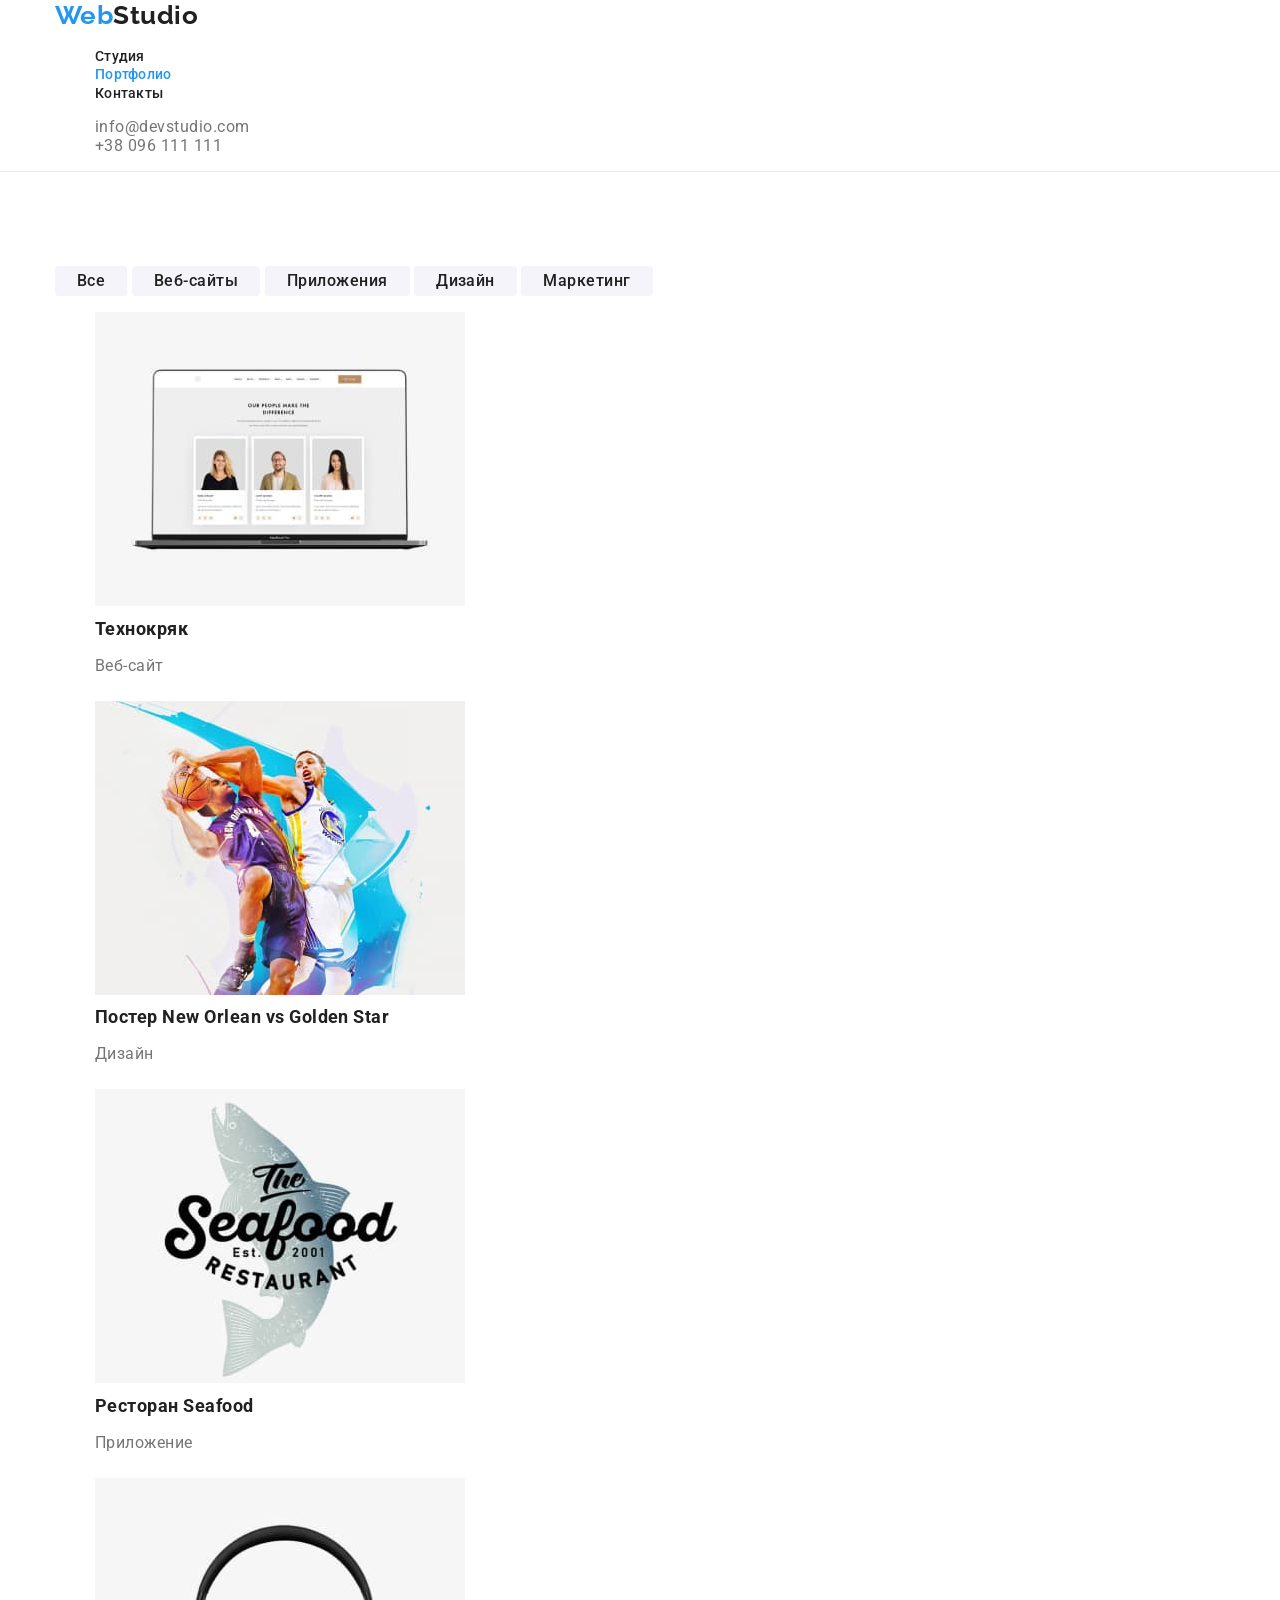
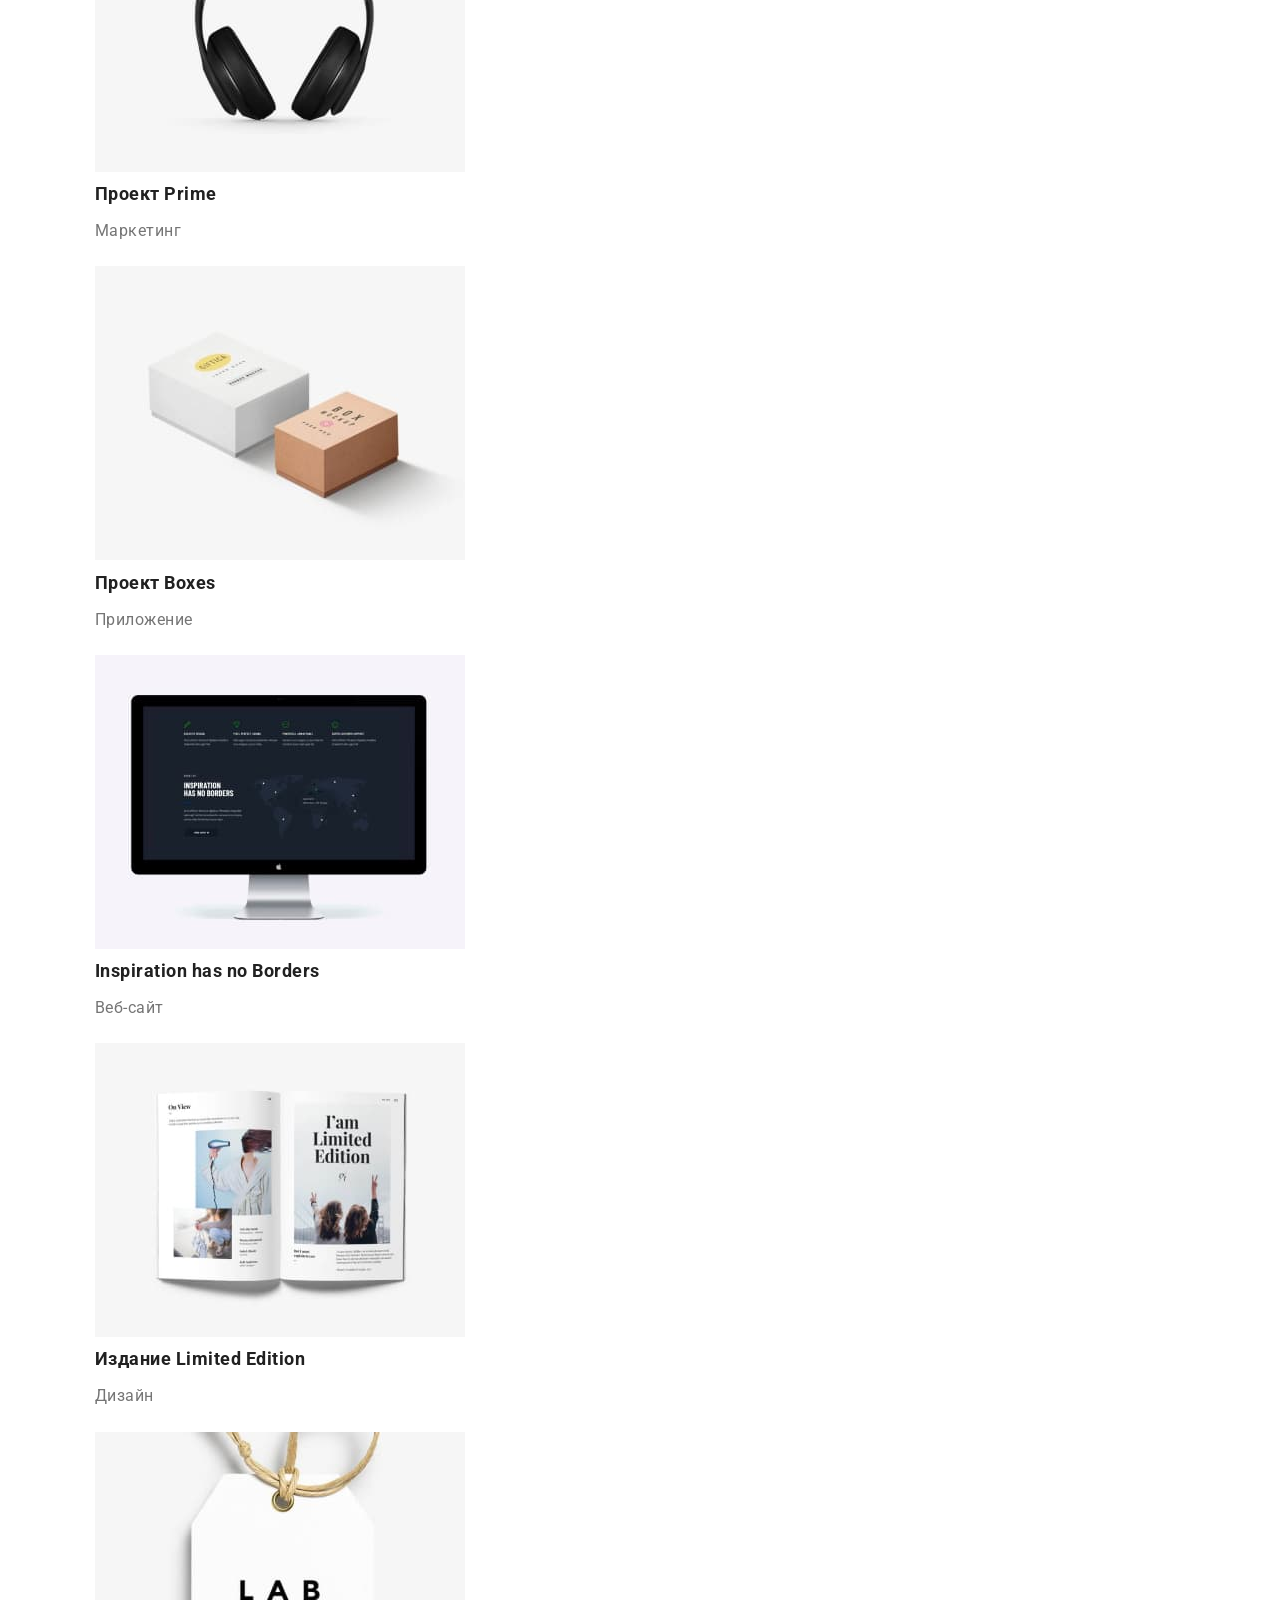
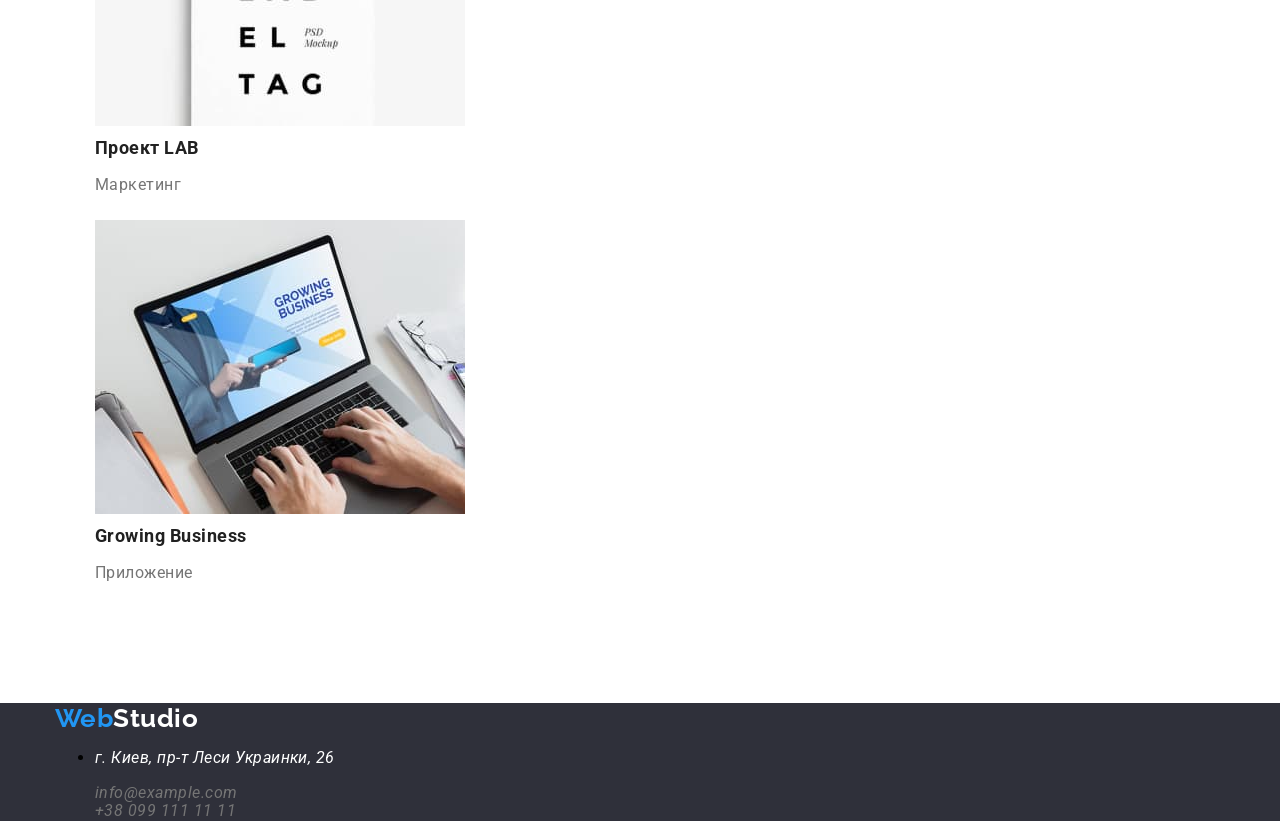
==== portfolio.html @ 422f41a4 "added class section" ====
<!DOCTYPE html>
<html lang="ru">
<head>
    <meta charset="UTF-8">
    <meta http-equiv="X-UA-Compatible" content="IE=edge">
    <meta name="viewport" content="width=device-width, initial-scale=1.0">
    <title>Portfolio</title>
    <link rel="preconnect" href="https://fonts.gstatic.com">
    <link href="https://fonts.googleapis.com/css2?family=Raleway:wght@700&family=Roboto:wght@400;500;700;900&display=swap"
        rel="stylesheet">
    <link rel="stylesheet" href="https://cdnjs.cloudflare.com/ajax/libs/modern-normalize/1.1.0/modern-normalize.min.css">
    <link rel="stylesheet" href="./css/styles.css">
</head> 
<body>
    <header class="page-header">
        <div class="container">         
            <!-- Logo is text -->
            <nav>
                <a href="index.html" class="logo">Web<span class="logo-part">Studio</span></a>
                <ul class="site-nav list">    
                    <li><a href="index.html" class="link">Студия</a></li>
                    <li><a href="portfolio.html" class="link current">Портфолио</a></li>
                    <li><a href="" class="link">Контакты</a></li>
                </ul>
            </nav>
        
            <ul class="contacts-nav list">
                <li><a href="mail:info@devstudio.com">info@devstudio.com</a></li>
                <li><a href="tel:+38096111111">+38 096 111 111</a></li>
            </ul>
        </div>
    </header>

   

    <section class="section">
        <div class="container">
           
            <div>
                <a href="" class="btn-link" >Все</a>
                <a href="" class="btn-link" >Веб-сайты</a>
                <a href="" class="btn-link" >Приложения</a>
                <a href="" class="btn-link" >Дизайн</a>
                <a href="" class="btn-link" >Маркетинг</a>
           </div>
           
            <ul class="products list">
                <li>
                    <img src="./images/portfolio-img-1.jpg" alt="portfolio-img-1" width="370" />
                    <h3 class="title">Технокряк</h3>
                    <p class="product-type">Веб-сайт</p>
                </li>
                <li>
                    <img src="./images/portfolio-img-2.jpg" alt="portfolio-img-2" width="370">
                    <h3 class="title">Постер New Orlean vs Golden Star</h3>
                    <p class="product-type">Дизайн</p>
                </li>
                <li>
                    <img src="./images/portfolio-img-3.jpg" alt="portfolio-img-3" width="370">
                    <h3 class="title">Ресторан Seafood</h3>
                    <p class="product-type">Приложение</p>
                </li>
                <li>
                    <img src="./images/portfolio-img-4.jpg" alt="portfolio-img-4" width="370" />
                    <h3 class="title">Проект Prime</h3>
                    <p class="product-type">Маркетинг</p>
                </li>
                <li>
                    <img src="./images/portfolio-img-5.jpg" alt="portfolio-img-5" width="370">
                    <h3 class="title">Проект Boxes</h3>
                    <p class="product-type">Приложение</p>
                </li>
                <li>
                    <img src="./images/portfolio-img-6.jpg" alt="portfolio-img-6" width="370">
                    <h3 class="title">Inspiration has no Borders</h3>
                    <p class="product-type">Веб-сайт</p>
                </li>
                <li>
                    <img src="./images/portfolio-img-7.jpg" alt="portfolio-img-7" width="370">
                    <h3 class="title">Издание Limited Edition</h3>
                    <p class="product-type">Дизайн</p>
                </li>
                <li>
                    <img src="./images/portfolio-img-8.jpg" alt="portfolio-img-8" width="370">
                    <h3 class="title">Проект LAB</h3>
                    <p class="product-type">Маркетинг</p>
                </li>
                <li>
                    <img src="./images/portfolio-img-9.jpg" alt="portfolio-img-9" width="370">
                    <h3 class="title">Growing Business</h3>
                    <p class="product-type">Приложение</p>
                </li>
            </ul>
        </div>
    </section>
    
    <footer class="page-footer">
        <div class="container">
            <a href="index.html" class="logo">Web<span class="footer-logo-part">Studio</span></a>
            <address> 
                <ul>
                    <li>
                        <p class="address">г. Киев, пр-т Леси Украинки, 26</p>
                    </li>
                    <li class="contacts-nav list">
                        <a href="mail:info@example.com">info@example.com</a>
                    </li>
                    <li class="contacts-nav list">
                        <a href="tel:+380991111111">+38 099 111 11 11</a>
                    </li>
                </ul>
            </address>
        </div>
    </footer>
    
</body>
</html>
---- css/styles.css ----
/* primary text color #757575 */
/* secondary text color #212121 */
/* text color contacts footer rgba(255, 255, 255, 0.6) */
/* accent text color #2196F3 */
/* white color #FFFFFF */
/* main background color #FFFFFF */
/* secondary background color #F5F4FA */
/* footer bbackgroung color #2F303A */

:root {
  --primary-text-color: #757575;
  --secondary-text-color: #212121;
  --accent-color: #2196f3;
  --primary-white-color: #ffffff;
  --secondary-bg-color: #f5f4fa;
  --footer-contacts-color: rgba(255, 255, 255, 0.6);
  --footer-bg-color: #2f303a;
}

body {
  font-family: Roboto, sans-serif;
  background-color: #ffffff;
  letter-spacing: 0.03em;
}

.container {
  width: 1200px;
  margin-left: auto;
  margin-right: auto;
  padding-left: 15px;
  padding-right: 15px;
}

.section {
  margin-top: 0px;
  margin-bottom: 0px;
  padding-top: 94px;
  padding-bottom: 94px;
}

.section-title {
  color: var(--secondary-text-color);
  font-weight: 700;
  font-size: 36px;
  line-height: 1.17;
  text-align: center;
  margin-top: 0px;
  margin-bottom: 50px;
}
.section-list.list {
  margin-top: 0px;
  margin-bottom: 0px;
}
.list {
  list-style: none;
}

/* page header */
.page-header {
  border-bottom: 1px solid#ECECEC;
}

.logo {
  color: var(--accent-color);
  font-family: Raleway, sans-serif;
  font-weight: 700;
  font-size: 26px;
  line-height: 1.19;
  text-decoration: none;
}
.logo-part {
  color: var(--secondary-text-color);
}
.footer-logo-part {
  color: var(--primary-white-color);
}

/* site nav */
.site-nav .link {
  color: var(--secondary-text-color);
  font-style: 500;
  font-size: 14px;
  line-height: 1.14;
  letter-spacing: 0.02em;
  font-weight: 500;
}
.site-nav a:hover,
.site-nav a:focus {
  color: var(--accent-color);
}
.site-nav .link.current {
  color: var(--accent-color);
}

/* .contacts-nav */
.contacts-nav a {
  color: var(--primary-text-color);
  text-decoration: none;
}
.contacts-nav a:hover,
.contacts-nav a:focus {
  color: var(--accent-color);
}

/* hero */
.hero {
  background-color: var(--footer-bg-color);
  text-align: center;
}
.hero-title {
  margin-top: 0px;
  margin-bottom: 30px;
  color: var(--primary-white-color);
  font-weight: 900;
  font-size: 44px;
  line-height: 1.36;
  letter-spacing: 0.06;
  text-transform: uppercase;
}
/* features */
.features-list.list {
  margin-top: 0px;
  margin-bottom: 0px;
}
.features-title {
  color: var(--secondary-text-color);
  font-weight: 700;
  font-size: 14px;
  line-height: 1.14;
  text-transform: uppercase;
  margin-top: 0px;
  margin-bottom: 10px;
}
.features-text {
  color: var(--primary-text-color);
  font-size: 14px;
  line-height: 1.71;
  margin-top: 0px;
  margin-bottom: 0px;
}

/* our team */
 /* background-color: var(--secondary-bg-color); */
}
.employee-name {
  color: var(--secondary-text-color);
  font-weight: 500;
  font-size: 16px;
  line-height: 1.19;
  margin-top: 0px;
  margin-bottom: 10px;
}
.employee-position {
  color: var(--primary-text-color);
  font-weight: 400;
  font-size: 16px;
  line-height: 1.19;
  margin-top: 0px;
  margin-bottom: 30px;
}

/* portfolio products */
.products .title {
  color: var(--secondary-text-color);
  font-weight: 700;
  font-size: 18px;
  line-height: 2;
  margin-top: 0px;
  margin-bottom: 4px;
}
.product-type {
  color: var(--primary-text-color);
  font-weight: 400;
  font-size: 16px;
  line-height: 1.88;
  margin-top: 0px;
  margin-bottom: 20px;
}

/* button */
.button {
  font-family: inherit;
  color: var(--secondary-text-color);
  background-color: var(--secondary-bg-color);
  cursor: pointer;
  font-weight: 500;
  font-size: 16px;
  line-height: 1.63;
  letter-spacing: 0.03;
}
.button.primary {
  color: var(--primary-white-color);
  background-color: var(--accent-color);
  border-radius: 4px;
  padding: 10px 32px;
  width: 200px;
  height: 50px;
}
.link {
  text-decoration: none;
}

.link.list {
  color: var(--primary-white-color);
  background-color: var(--accent-color);
}
.btn-link {
  display: inline-block;
  padding: 6px 22px;
  font-size: 16px;
  font-weight: 500;
  color: var(--secondary-text-color);
  background-color: var(--secondary-bg-color);
  text-decoration: none;
  cursor: pointer;
  border-radius: 4px;
}
.btn-link:hover,
.btn-link:focus {
  color: var(--primary-white-color);
  background-color: var(--accent-color);
}

/* footer */
.page-footer {
  background-color: var(--footer-bg-color);
}
.address {
  color: var(--primary-white-color);
  text-decoration: none;
}
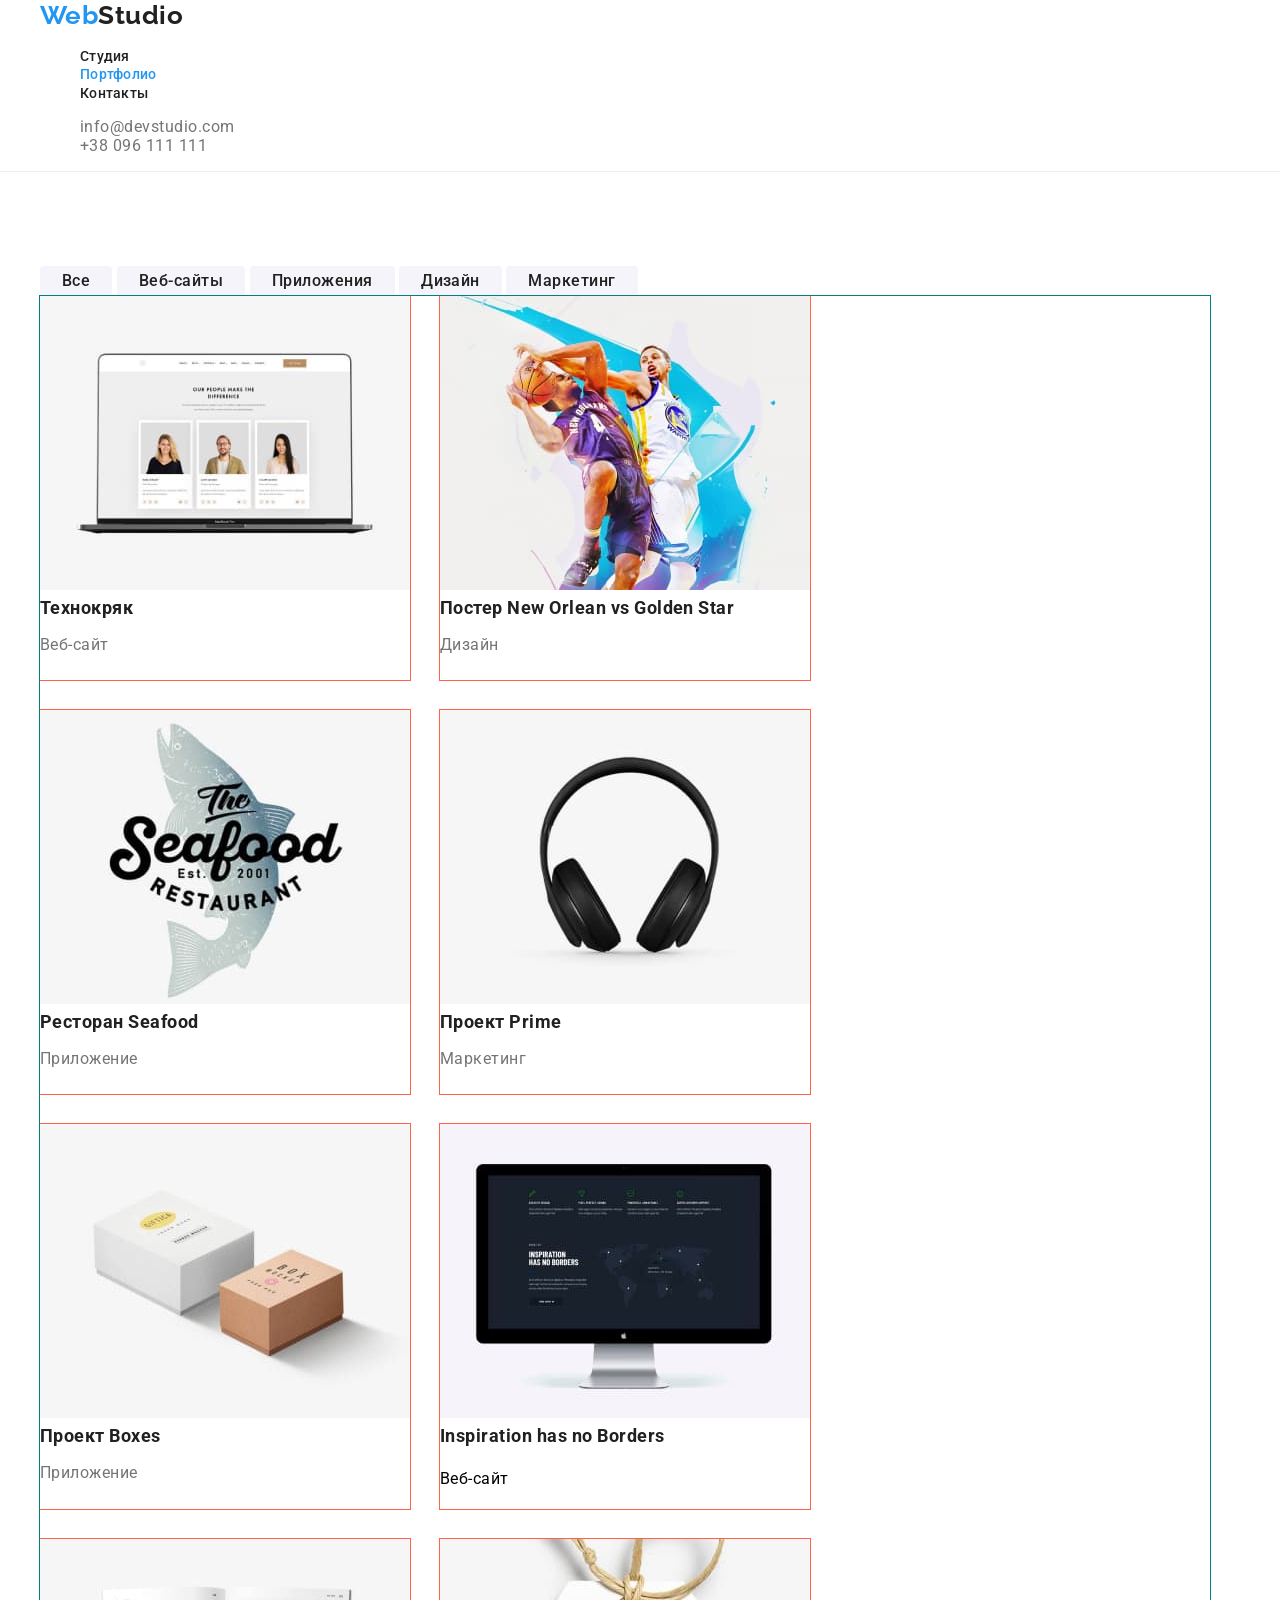
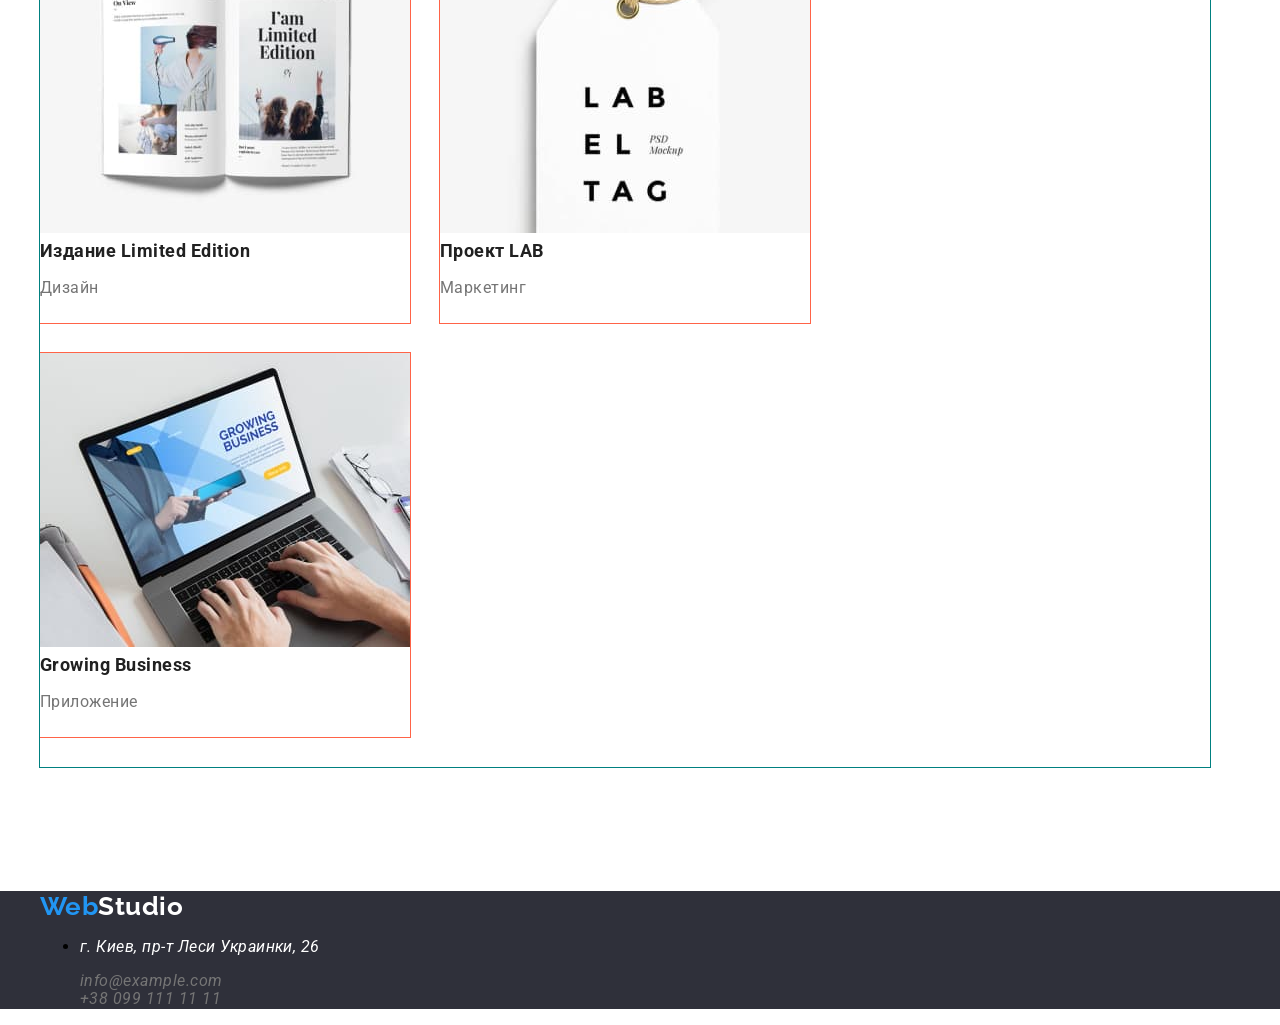
==== commit 0456a49d: "flexbox part1" ====
--- a/portfolio.html
+++ b/portfolio.html
@@ -44,53 +44,117 @@
                 <a href="" class="btn-link" >Маркетинг</a>
            </div>
            
-            <ul class="products list">
-                <li>
-                    <img src="./images/portfolio-img-1.jpg" alt="portfolio-img-1" width="370" />
-                    <h3 class="title">Технокряк</h3>
-                    <p class="product-type">Веб-сайт</p>
+        <div class="container">
+            <ul class="card-set list">
+                <li class="item">
+                    <article class="card">
+                        <div class="card-thumb">
+                            <img src="./images/portfolio-img-1.jpg" alt="portfolio-img-1" width="370" />
+                        </div>
+                        <div class="card-content">
+                            <h3 class="title">Технокряк</h3>
+                            <p class="item-type">Веб-сайт</p>
+                        </div>
+                    </article>
                 </li>
-                <li>
-                    <img src="./images/portfolio-img-2.jpg" alt="portfolio-img-2" width="370">
-                    <h3 class="title">Постер New Orlean vs Golden Star</h3>
-                    <p class="product-type">Дизайн</p>
+
+                <li class="item">
+                    <article class="card">
+                        <div class="card-thumb">
+                            <img src="./images/portfolio-img-2.jpg" alt="portfolio-img-2" width="370">
+                        </div>
+                        <div class="card-content">
+                            <h3 class="title">Постер New Orlean vs Golden Star</h3>
+                            <p class="item-type">Дизайн</p>
+                        </div>
+                    </article>
                 </li>
-                <li>
-                    <img src="./images/portfolio-img-3.jpg" alt="portfolio-img-3" width="370">
-                    <h3 class="title">Ресторан Seafood</h3>
-                    <p class="product-type">Приложение</p>
+
+                <li class="item">
+                    <article class="card">
+                        <div class="card-thumb">
+                            <img src="./images/portfolio-img-3.jpg" alt="portfolio-img-3" width="370">
+                        </div>
+                        <div class="card-content">
+                            <h3 class="title">Ресторан Seafood</h3>
+                            <p class="item-type">Приложение</p>
+                        </div>
+                    </article>
                 </li>
-                <li>
+
+                <li class="item">
+                    <article class="card">
+                        <div class="card-thumb">
                     <img src="./images/portfolio-img-4.jpg" alt="portfolio-img-4" width="370" />
-                    <h3 class="title">Проект Prime</h3>
-                    <p class="product-type">Маркетинг</p>
+                        </div>
+                        <div class="card-content">
+                            <h3 class="title">Проект Prime</h3>
+                            <p class="item-type">Маркетинг</p>
+                        </div>
+                    </article>
                 </li>
-                <li>
-                    <img src="./images/portfolio-img-5.jpg" alt="portfolio-img-5" width="370">
-                    <h3 class="title">Проект Boxes</h3>
-                    <p class="product-type">Приложение</p>
+
+                <li class="item">
+                    <article class="card">
+                        <div class="card-thumb">
+                            <img src="./images/portfolio-img-5.jpg" alt="portfolio-img-5" width="370">
+                        </div>
+                        <div class="card-content">
+                            <h3 class="title">Проект Boxes</h3>
+                            <p class="item-type">Приложение</p>
+                        </div>
+                    </article>
                 </li>
-                <li>
-                    <img src="./images/portfolio-img-6.jpg" alt="portfolio-img-6" width="370">
-                    <h3 class="title">Inspiration has no Borders</h3>
-                    <p class="product-type">Веб-сайт</p>
+
+                <li class="item">
+                    <article class="card">
+                        <div class="card-thumb">
+                            <img src="./images/portfolio-img-6.jpg" alt="portfolio-img-6" width="370">
+                        </div>
+                        <div class="card-content">
+                            <h3 class="title">Inspiration has no Borders</h3>
+                            <p class="itemt-type">Веб-сайт</p>
+                        </div>
+                    </article>
                 </li>
-                <li>
-                    <img src="./images/portfolio-img-7.jpg" alt="portfolio-img-7" width="370">
-                    <h3 class="title">Издание Limited Edition</h3>
-                    <p class="product-type">Дизайн</p>
+
+                <li class="item">
+                    <article class="card">
+                        <div class="card-thumb">
+                            <img src="./images/portfolio-img-7.jpg" alt="portfolio-img-7" width="370">
+                        </div>
+                        <div class="card-content">
+                            <h3 class="title">Издание Limited Edition</h3>
+                            <p class="item-type">Дизайн</p>
+                        </div>
+                    </article>
                 </li>
-                <li>
-                    <img src="./images/portfolio-img-8.jpg" alt="portfolio-img-8" width="370">
-                    <h3 class="title">Проект LAB</h3>
-                    <p class="product-type">Маркетинг</p>
+
+                <li class="item">
+                    <article class="card">
+                        <div class="card-thumb">
+                            <img src="./images/portfolio-img-8.jpg" alt="portfolio-img-8" width="370">
+                        </div>
+                        <div class="card-content">
+                            <h3 class="title">Проект LAB</h3>
+                            <p class="item-type">Маркетинг</p>
+                        </div>
+                    </article>
                 </li>
-                <li>
-                    <img src="./images/portfolio-img-9.jpg" alt="portfolio-img-9" width="370">
-                    <h3 class="title">Growing Business</h3>
-                    <p class="product-type">Приложение</p>
+
+                <li class="item">
+                    <article class="card">
+                        <div class="card-thumb">
+                            <img src="./images/portfolio-img-9.jpg" alt="portfolio-img-9" width="370">
+                        </div>
+                        <div class="card-content">
+                            <h3 class="title">Growing Business</h3>
+                            <p class="item-type">Приложение</p>
+                        </div>
+                    </article>
                 </li>
             </ul>
+        </div>
         </div>
     </section>
     
--- a/css/styles.css
+++ b/css/styles.css
@@ -27,8 +27,9 @@
   width: 1200px;
   margin-left: auto;
   margin-right: auto;
-  padding-left: 15px;
-  padding-right: 15px;
+  /* padding-left: 15px; */
+  /* padding-right: 15px; */
+
 }
 
 .section {
@@ -55,6 +56,11 @@
   list-style: none;
 }
 
+img {
+  display: block;
+  max-width: 100%;
+  height: auto;
+}
 /* page header */
 .page-header {
   border-bottom: 1px solid#ECECEC;
@@ -160,7 +166,25 @@
 }
 
 /* portfolio products */
-.products .title {
+.card-set {
+  outline: 1px solid teal;
+  padding: 0;
+  margin: 0;
+
+  display: flex;
+  flex-wrap: wrap;
+
+  margin-right: 30px;
+  margin-bottom: 30px;
+}
+.card-set> .item {
+  outline: 1px solid tomato;
+  flex-basis: calc(100%/3-30px);
+  margin-right: 30px;
+  margin-bottom: 30px;
+}
+
+.item .title {
   color: var(--secondary-text-color);
   font-weight: 700;
   font-size: 18px;
@@ -168,7 +192,7 @@
   margin-top: 0px;
   margin-bottom: 4px;
 }
-.product-type {
+.item-type {
   color: var(--primary-text-color);
   font-weight: 400;
   font-size: 16px;
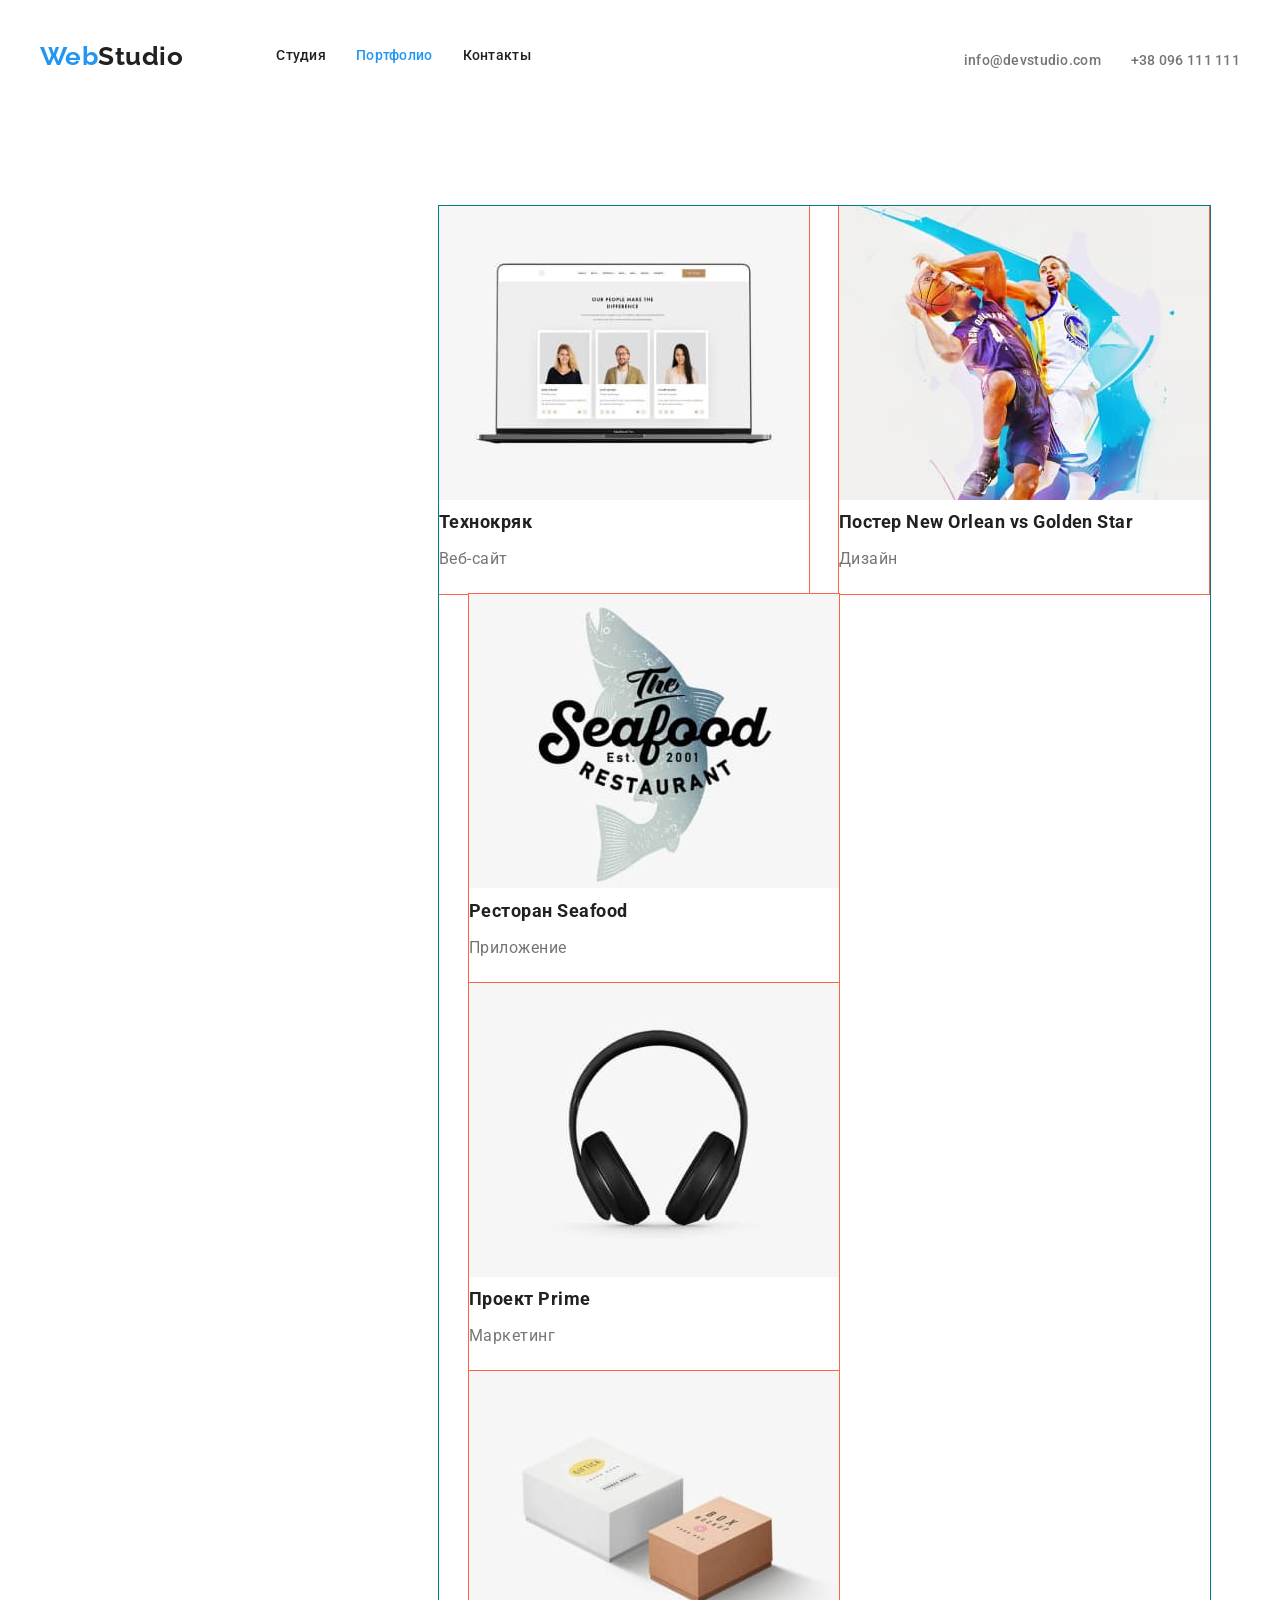
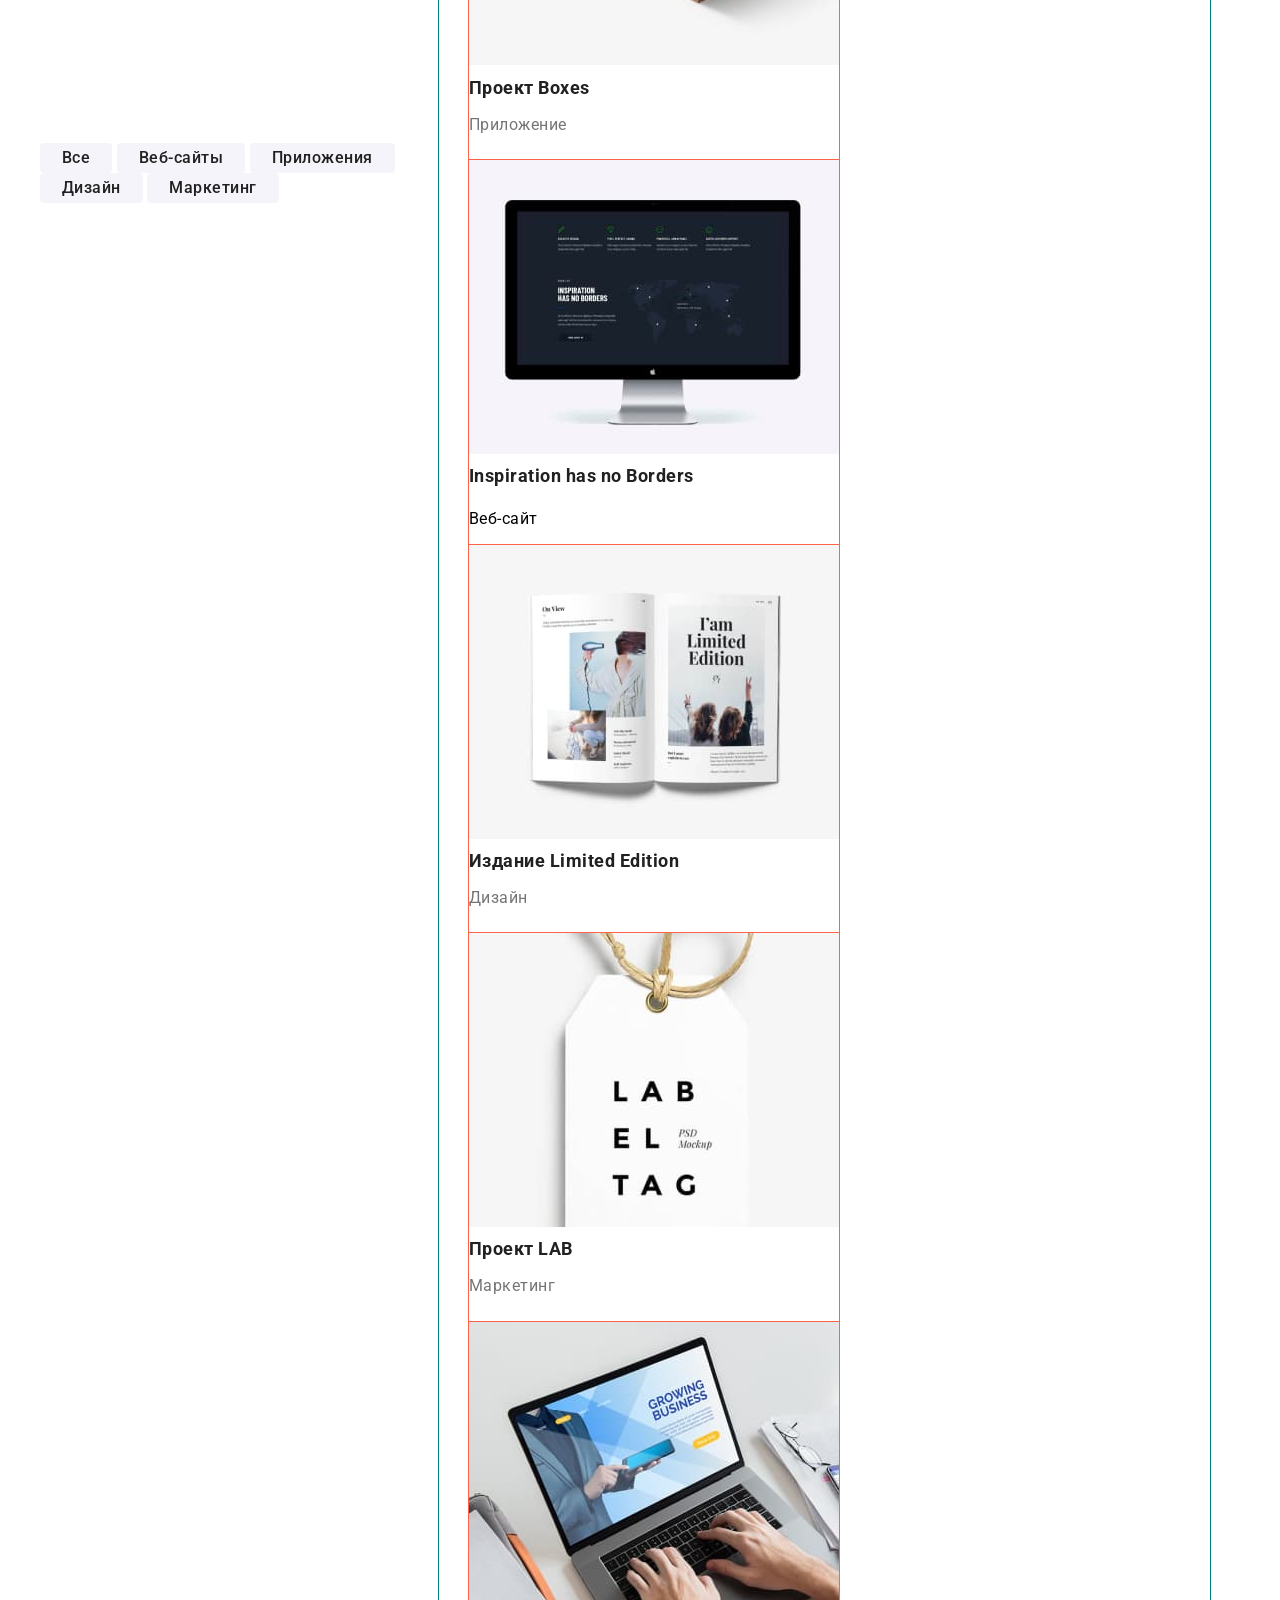
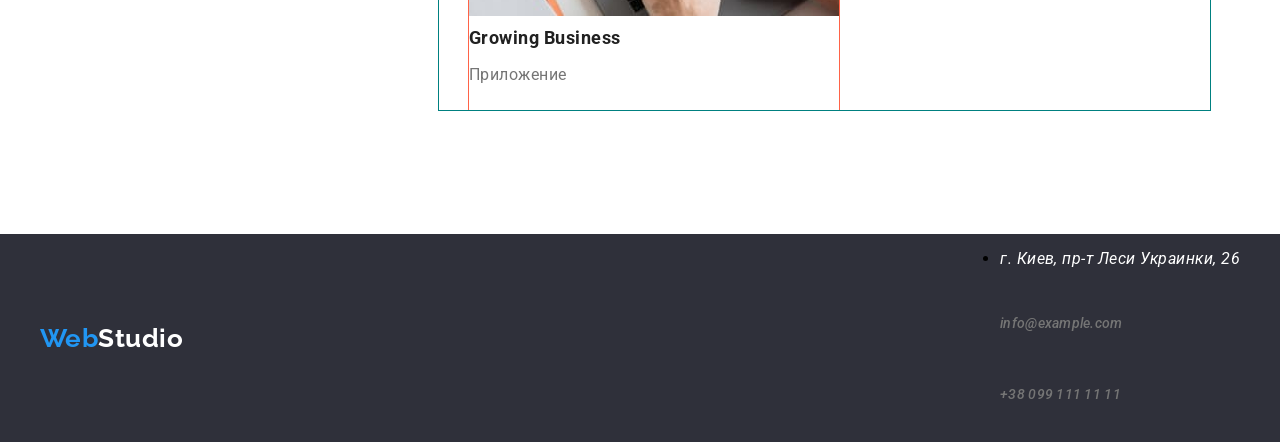
==== commit a9fd52e7: "start to add flex-boxes" ====
--- a/portfolio.html
+++ b/portfolio.html
@@ -13,30 +13,28 @@
 </head> 
 <body>
     <header class="page-header">
-        <div class="container">         
-            <!-- Logo is text -->
-            <nav>
-                <a href="index.html" class="logo">Web<span class="logo-part">Studio</span></a>
-                <ul class="site-nav list">    
-                    <li><a href="index.html" class="link">Студия</a></li>
-                    <li><a href="portfolio.html" class="link current">Портфолио</a></li>
-                    <li><a href="" class="link">Контакты</a></li>
-                </ul>
-            </nav>
+        <!-- Logo is text -->
+        <nav class="container main-nav">
+            <a href="index.html" class="logo">Web<span class="logo-part">Studio</span></a>
+            <ul class="site-nav list">    
+                <li class="item"><a href="./index.html" class="link">Студия</a></li>
+                <li class="item"><a href="./portfolio.html" class="link current">Портфолио</a></li>
+                <li class="item"><a href="" class="link">Контакты</a></li>
+            </ul>
         
             <ul class="contacts-nav list">
-                <li><a href="mail:info@devstudio.com">info@devstudio.com</a></li>
-                <li><a href="tel:+38096111111">+38 096 111 111</a></li>
+                <li class="item"><a href="mail:info@devstudio.com">info@devstudio.com</a></li>
+                <li class="item"><a href="tel:+38096111111">+38 096 111 111</a></li>
             </ul>
-        </div>
-    </header>
+        </nav>
+    <header>
 
    
 
     <section class="section">
         <div class="container">
            
-            <div>
+            <div class="btn-nav">
                 <a href="" class="btn-link" >Все</a>
                 <a href="" class="btn-link" >Веб-сайты</a>
                 <a href="" class="btn-link" >Приложения</a>
--- a/css/styles.css
+++ b/css/styles.css
@@ -24,12 +24,15 @@
 }
 
 .container {
+  display: flex;
+  align-items: center;
+  justify-content: space-between;
+
   width: 1200px;
   margin-left: auto;
   margin-right: auto;
   /* padding-left: 15px; */
   /* padding-right: 15px; */
-
 }
 
 .section {
@@ -57,15 +60,16 @@
 }
 
 img {
-  display: block;
+  /* display: block; */
   max-width: 100%;
   height: auto;
 }
 /* page header */
-.page-header {
-  border-bottom: 1px solid#ECECEC;
-}
-
+.main-nav {
+  display: flex;
+  align-items: center;
+  justify-content: flex-start;
+}
 .logo {
   color: var(--accent-color);
   font-family: Raleway, sans-serif;
@@ -82,13 +86,23 @@
 }
 
 /* site nav */
+.site-nav {
+  display: flex;
+  margin-left: 93px;
+}
+.site-nav .item + .item {
+  margin-left: 50px;
+}
 .site-nav .link {
-  color: var(--secondary-text-color);
-  font-style: 500;
+  padding-top: 32px;
+  padding-bottom: 32px;
+  display: block;
+
+  color: var(--secondary-text-color);
+  font-weight: 500;
   font-size: 14px;
   line-height: 1.14;
   letter-spacing: 0.02em;
-  font-weight: 500;
 }
 .site-nav a:hover,
 .site-nav a:focus {
@@ -99,8 +113,23 @@
 }
 
 /* .contacts-nav */
+.contacts-nav {
+  display: flex;
+  margin-left: auto;
+}
+.contacts-nav .item + .item {
+  margin-left: 50px;
+}
 .contacts-nav a {
-  color: var(--primary-text-color);
+  padding-top: 32px;
+  padding-bottom: 23px;
+  display: block;
+
+  color: var(--primary-text-color);
+  font-weight: 500;
+  font-size: 14px;
+  line-height: 1.14;
+  letter-spacing: 0.02em;
   text-decoration: none;
 }
 .contacts-nav a:hover,
@@ -124,7 +153,12 @@
   text-transform: uppercase;
 }
 /* features */
-.features-list.list {
+.features-list {
+  display: flex;
+  justify-content: flex-start;
+  padding-left: 0px;
+}
+.features-list .list {
   margin-top: 0px;
   margin-bottom: 0px;
 }
@@ -140,13 +174,23 @@
 .features-text {
   color: var(--primary-text-color);
   font-size: 14px;
+  font-weight: 400;
   line-height: 1.71;
   margin-top: 0px;
   margin-bottom: 0px;
 }
-
-/* our team */
- /* background-color: var(--secondary-bg-color); */
+/* our work */
+.container .list {
+  justify-content: flex-start;
+  padding-left: 0px;
+}
+
+.container .item + .item {
+  justify-content: flex-start;
+  margin-left: 30px;
+}
+  /* our team */
+  /* background-color: var(--secondary-bg-color); */
 }
 .employee-name {
   color: var(--secondary-text-color);
@@ -177,11 +221,9 @@
   margin-right: 30px;
   margin-bottom: 30px;
 }
-.card-set> .item {
+.card-set > .item {
   outline: 1px solid tomato;
-  flex-basis: calc(100%/3-30px);
-  margin-right: 30px;
-  margin-bottom: 30px;
+  flex-basis: calc(100% / 3-30px);
 }
 
 .item .title {
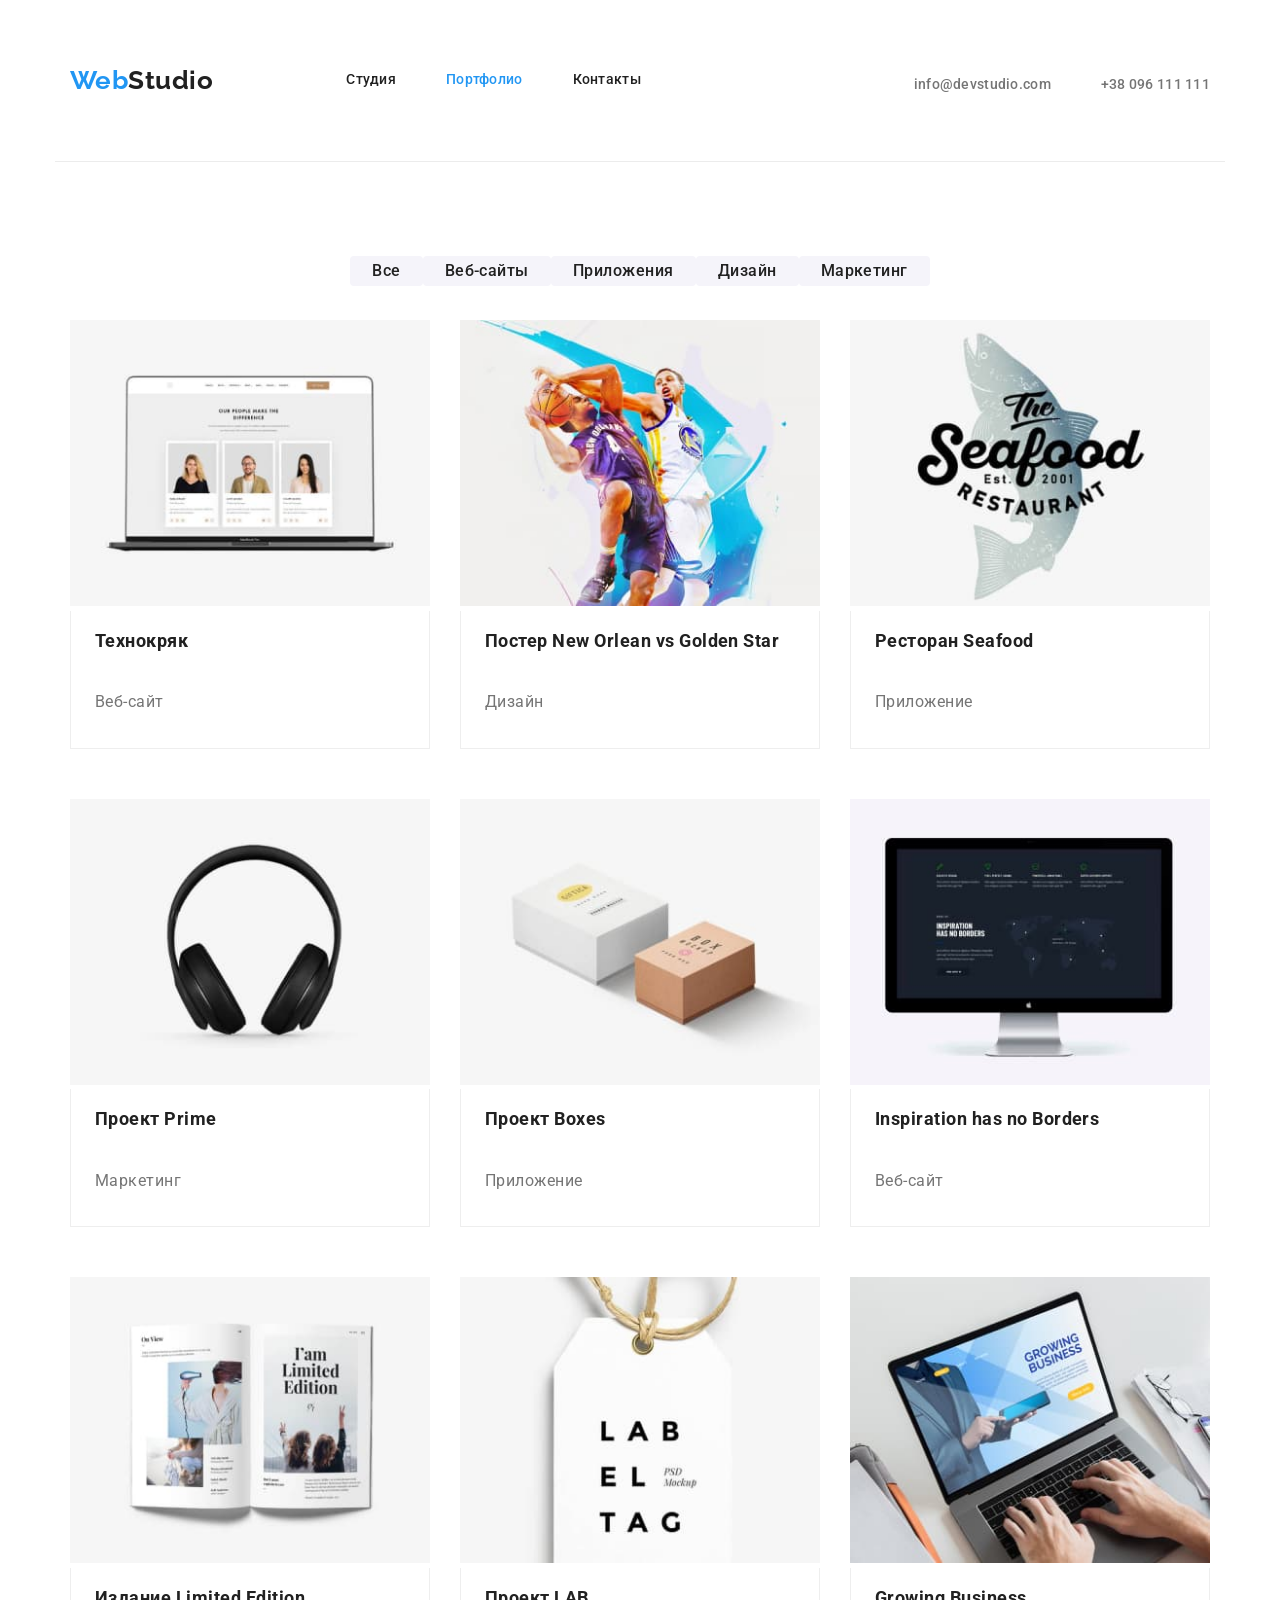
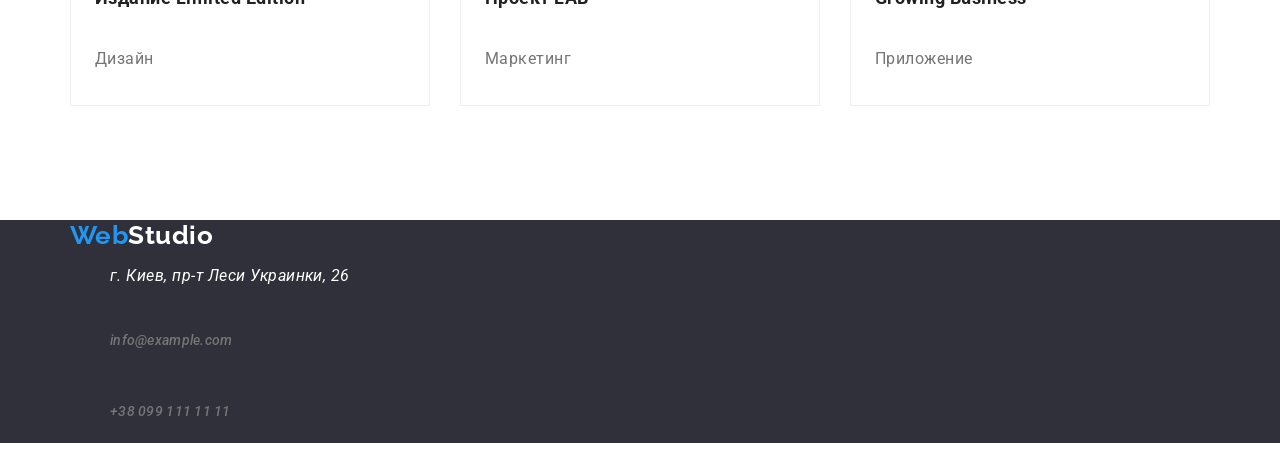
==== commit 81e8718f: "added styles (portfolio)" ====
--- a/portfolio.html
+++ b/portfolio.html
@@ -29,21 +29,18 @@
         </nav>
     <header>
 
-   
-
     <section class="section">
-        <div class="container">
-           
-            <div class="btn-nav">
+        <div>
+            <nav class="btn-nav">
                 <a href="" class="btn-link" >Все</a>
                 <a href="" class="btn-link" >Веб-сайты</a>
                 <a href="" class="btn-link" >Приложения</a>
                 <a href="" class="btn-link" >Дизайн</a>
                 <a href="" class="btn-link" >Маркетинг</a>
-           </div>
+            </nav>
            
-        <div class="container">
-            <ul class="card-set list">
+        <div class="card-set">
+            <ul class="container list">
                 <li class="item">
                     <article class="card">
                         <div class="card-thumb">
@@ -83,7 +80,7 @@
                 <li class="item">
                     <article class="card">
                         <div class="card-thumb">
-                    <img src="./images/portfolio-img-4.jpg" alt="portfolio-img-4" width="370" />
+                            <img src="./images/portfolio-img-4.jpg" alt="portfolio-img-4" width="370" />
                         </div>
                         <div class="card-content">
                             <h3 class="title">Проект Prime</h3>
@@ -111,7 +108,7 @@
                         </div>
                         <div class="card-content">
                             <h3 class="title">Inspiration has no Borders</h3>
-                            <p class="itemt-type">Веб-сайт</p>
+                            <p class="item-type">Веб-сайт</p>
                         </div>
                     </article>
                 </li>
@@ -161,7 +158,7 @@
             <a href="index.html" class="logo">Web<span class="footer-logo-part">Studio</span></a>
             <address> 
                 <ul>
-                    <li>
+                    <li class="list"> 
                         <p class="address">г. Киев, пр-т Леси Украинки, 26</p>
                     </li>
                     <li class="contacts-nav list">
--- a/css/styles.css
+++ b/css/styles.css
@@ -15,6 +15,8 @@
   --secondary-bg-color: #f5f4fa;
   --footer-contacts-color: rgba(255, 255, 255, 0.6);
   --footer-bg-color: #2f303a;
+  --card-border-color: #eeeeee;
+  --header-border-color: #ececec;
 }
 
 body {
@@ -24,15 +26,11 @@
 }
 
 .container {
-  display: flex;
-  align-items: center;
-  justify-content: space-between;
-
-  width: 1200px;
+  width: 1170px;
   margin-left: auto;
   margin-right: auto;
-  /* padding-left: 15px; */
-  /* padding-right: 15px; */
+  padding-left: 15px;
+  padding-right: 15px;
 }
 
 .section {
@@ -60,15 +58,20 @@
 }
 
 img {
-  /* display: block; */
   max-width: 100%;
   height: auto;
 }
+
 /* page header */
 .main-nav {
   display: flex;
   align-items: center;
   justify-content: flex-start;
+  margin-right: auto;
+  margin-left: auto;
+  border-bottom: 1px solid var(--header-border-color);
+  padding-top: 24px;
+  padding-bottom: 25px;
 }
 .logo {
   color: var(--accent-color);
@@ -151,17 +154,22 @@
   line-height: 1.36;
   letter-spacing: 0.06;
   text-transform: uppercase;
+  padding-top: 94px;
 }
 /* features */
-.features-list {
-  display: flex;
-  justify-content: flex-start;
-  padding-left: 0px;
-}
-.features-list .list {
-  margin-top: 0px;
-  margin-bottom: 0px;
-}
+.features > .container {
+  display: flex;
+  padding-top: 94px;
+}
+.features > .container > .item {
+  width: calc((100%-90px) / 4);
+  padding: 0px;
+  margin-right: 30px;
+}
+.features > .container > .item:nth-child(4n) {
+  margin-right: 0px;
+}
+
 .features-title {
   color: var(--secondary-text-color);
   font-weight: 700;
@@ -180,17 +188,30 @@
   margin-bottom: 0px;
 }
 /* our work */
-.container .list {
-  justify-content: flex-start;
-  padding-left: 0px;
-}
-
-.container .item + .item {
-  justify-content: flex-start;
-  margin-left: 30px;
-}
-  /* our team */
-  /* background-color: var(--secondary-bg-color); */
+.work > .container {
+  display: flex;
+}
+.work > .container > .item {
+  width: calc((100%-60px) / 3);
+  padding: 0px;
+  margin-right: 30px;
+}
+.work > .container > .item:nth-child(3n) {
+  margin-right: 0px;
+}
+/* our team */
+/* background-color: var(--secondary-bg-color);
+} */
+.team > .container {
+  display: flex;
+}
+.team > .container > .item {
+  width: calc((100%-90px) / 4);
+  padding: 0px;
+  margin-right: 30px;
+}
+.team > .container > .item:nth-child(4n) {
+  margin-right: 0px;
 }
 .employee-name {
   color: var(--secondary-text-color);
@@ -199,6 +220,7 @@
   line-height: 1.19;
   margin-top: 0px;
   margin-bottom: 10px;
+  text-align: center;
 }
 .employee-position {
   color: var(--primary-text-color);
@@ -207,40 +229,56 @@
   line-height: 1.19;
   margin-top: 0px;
   margin-bottom: 30px;
+  text-align: center;
 }
 
 /* portfolio products */
-.card-set {
-  outline: 1px solid teal;
-  padding: 0;
-  margin: 0;
-
+.btn-nav {
+  display: flex;
+  justify-content: center;
+  padding-bottom: 34px;
+}
+
+.card-set > .container {
   display: flex;
   flex-wrap: wrap;
-
+  margin-top: 0px;
+  margin-bottom: 0px;
+}
+
+.card-set > .container > .item {
+  width: calc((100% - 60px) / 3);
   margin-right: 30px;
   margin-bottom: 30px;
 }
-.card-set > .item {
-  outline: 1px solid tomato;
-  flex-basis: calc(100% / 3-30px);
+.card-set > .container > .item:nth-child(3n) {
+  margin-right: 0px;
+}
+
+.card-set > .container > .item:nth-last-child(-n + 3) {
+  margin-bottom: 0px;
+}
+
+.card-set > .container > .item > .card > .card-content {
+  border-left: 1px solid var(--card-border-color);
+  border-right: 1px solid var(--card-border-color);
+  border-bottom: 1px solid var(--card-border-color);
+  margin-top: 0px;
+  margin-bottom: 20px;
 }
 
 .item .title {
   color: var(--secondary-text-color);
   font-weight: 700;
   font-size: 18px;
-  line-height: 2;
-  margin-top: 0px;
-  margin-bottom: 4px;
+  margin-top: 0px;
+  padding: 20px 24px;
 }
 .item-type {
   color: var(--primary-text-color);
   font-weight: 400;
   font-size: 16px;
-  line-height: 1.88;
-  margin-top: 0px;
-  margin-bottom: 20px;
+  padding: 4px 24px 20px 24px;
 }
 
 /* button */
@@ -253,6 +291,8 @@
   font-size: 16px;
   line-height: 1.63;
   letter-spacing: 0.03;
+  margin-top: 30px;
+  margin-bottom: 94px;
 }
 .button.primary {
   color: var(--primary-white-color);
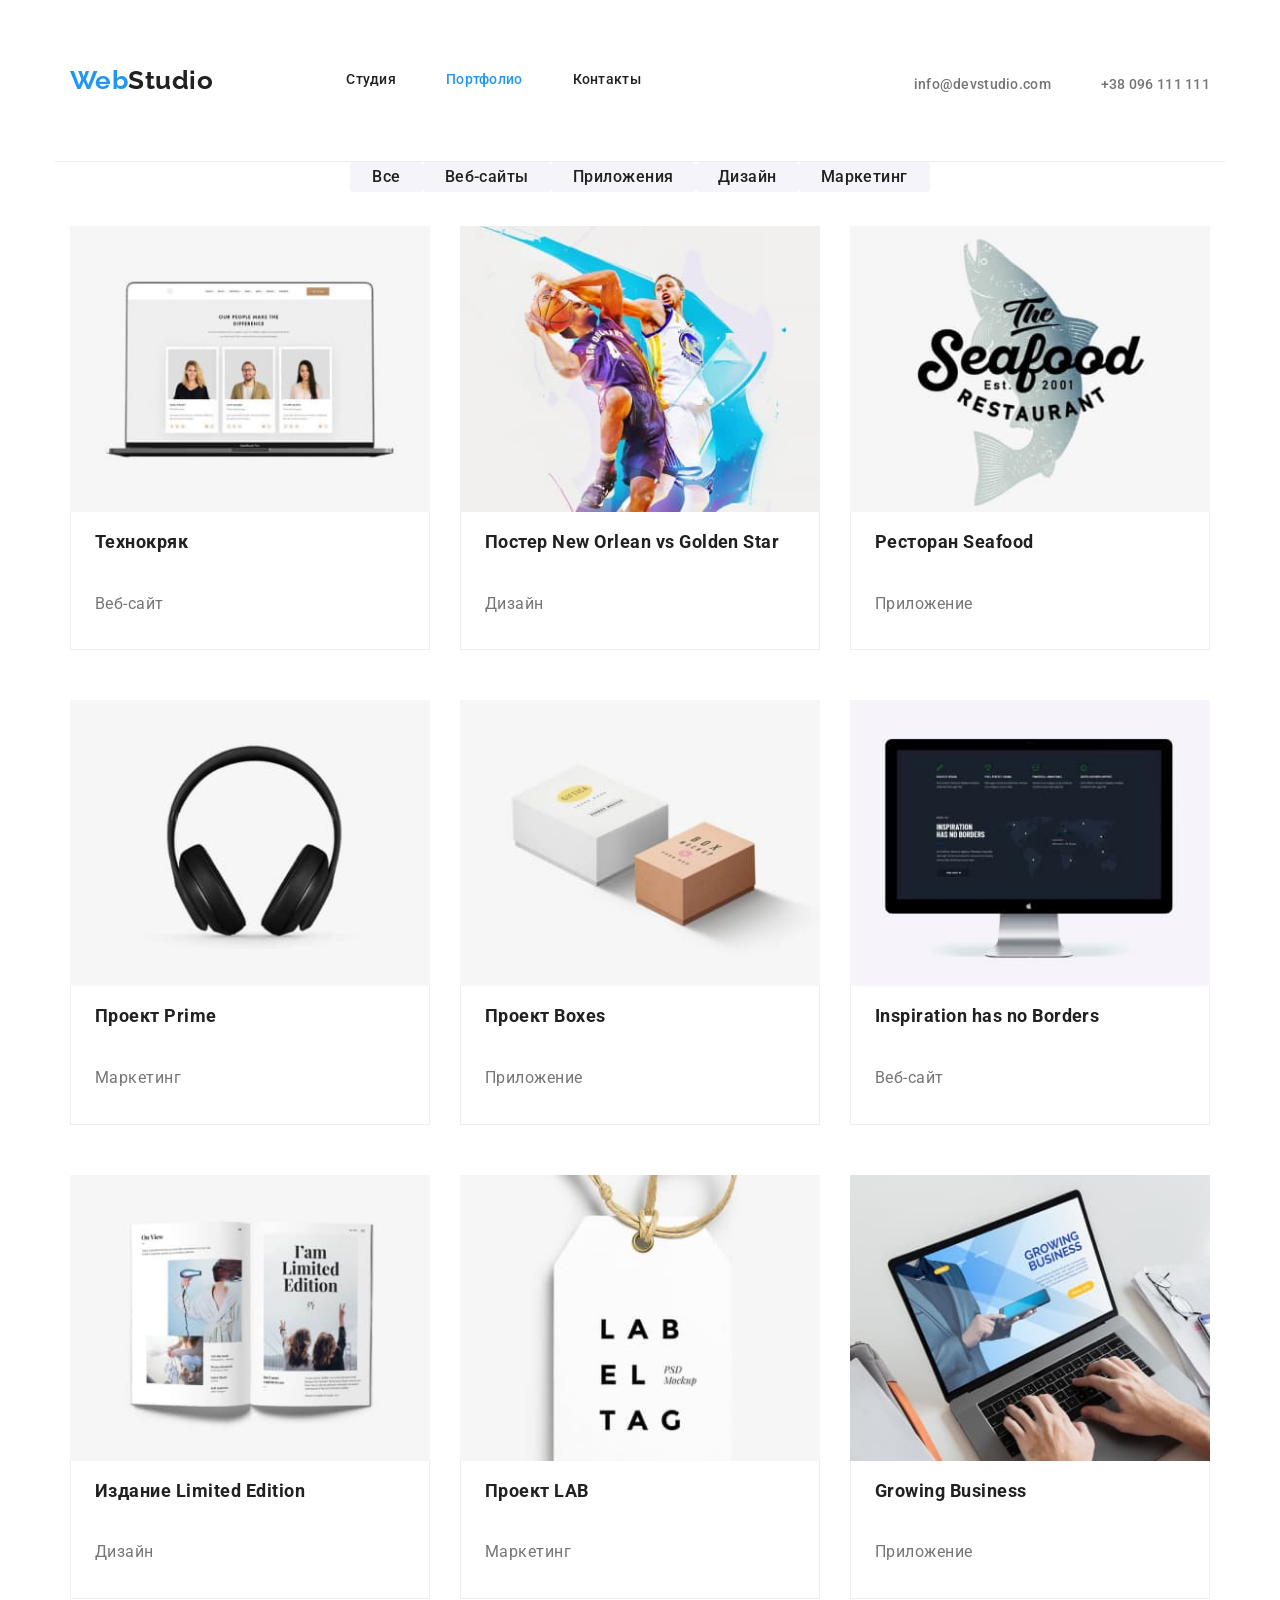
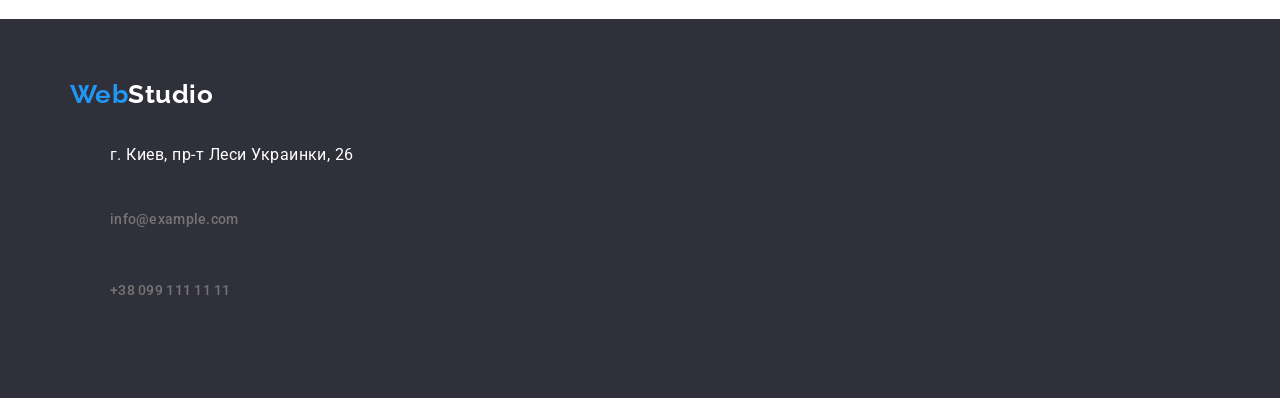
==== commit 13fbf0ca: "display: block for .img" ====
--- a/portfolio.html
+++ b/portfolio.html
@@ -155,20 +155,14 @@
     
     <footer class="page-footer">
         <div class="container">
-            <a href="index.html" class="logo">Web<span class="footer-logo-part">Studio</span></a>
-            <address> 
-                <ul>
-                    <li class="list"> 
-                        <p class="address">г. Киев, пр-т Леси Украинки, 26</p>
-                    </li>
-                    <li class="contacts-nav list">
-                        <a href="mail:info@example.com">info@example.com</a>
-                    </li>
-                    <li class="contacts-nav list">
-                        <a href="tel:+380991111111">+38 099 111 11 11</a>
-                    </li>
+            <nav>
+                <a href="index.html" class="logo">Web<span class="footer-logo-part">Studio</span></a>
+                <ul class="footer-nav list">
+                    <li class="list"><p class="address">г. Киев, пр-т Леси Украинки, 26</p></li>
+                    <li class="contacts-nav list"><a href="mail:info@example.com">info@example.com</a></li>
+                    <li class="contacts-nav list"><a href="tel:+380991111111">+38 099 111 11 11</a></li>
                 </ul>
-            </address>
+            </nav>
         </div>
     </footer>
     
--- a/css/styles.css
+++ b/css/styles.css
@@ -36,8 +36,8 @@
 .section {
   margin-top: 0px;
   margin-bottom: 0px;
-  padding-top: 94px;
-  padding-bottom: 94px;
+  /* padding-top: 94px;
+  padding-bottom: 94px; */
 }
 
 .section-title {
@@ -48,6 +48,7 @@
   text-align: center;
   margin-top: 0px;
   margin-bottom: 50px;
+  padding-top: 94px;
 }
 .section-list.list {
   margin-top: 0px;
@@ -58,6 +59,7 @@
 }
 
 img {
+  display: block;
   max-width: 100%;
   height: auto;
 }
@@ -146,6 +148,8 @@
   text-align: center;
 }
 .hero-title {
+  display: flex;
+  flex-direction: column;
   margin-top: 0px;
   margin-bottom: 30px;
   color: var(--primary-white-color);
@@ -190,6 +194,7 @@
 /* our work */
 .work > .container {
   display: flex;
+  padding-bottom: 94px;
 }
 .work > .container > .item {
   width: calc((100%-60px) / 3);
@@ -200,8 +205,10 @@
   margin-right: 0px;
 }
 /* our team */
-/* background-color: var(--secondary-bg-color);
-} */
+.section > .team {
+  background-color: var(--secondary-bg-color);
+  padding-bottom: 94px;
+}
 .team > .container {
   display: flex;
 }
@@ -329,9 +336,20 @@
 
 /* footer */
 .page-footer {
+  display: flex;
+  flex-direction: column;
   background-color: var(--footer-bg-color);
+  padding-top: 60px;
+  padding-bottom: 60px;
 }
 .address {
   color: var(--primary-white-color);
   text-decoration: none;
-}
+  font-style: normal;
+  padding-left: 0px;
+}
+.footer-nav .list .address {
+  display: flex;
+  flex-direction: column;
+  padding-top: 20px;
+}
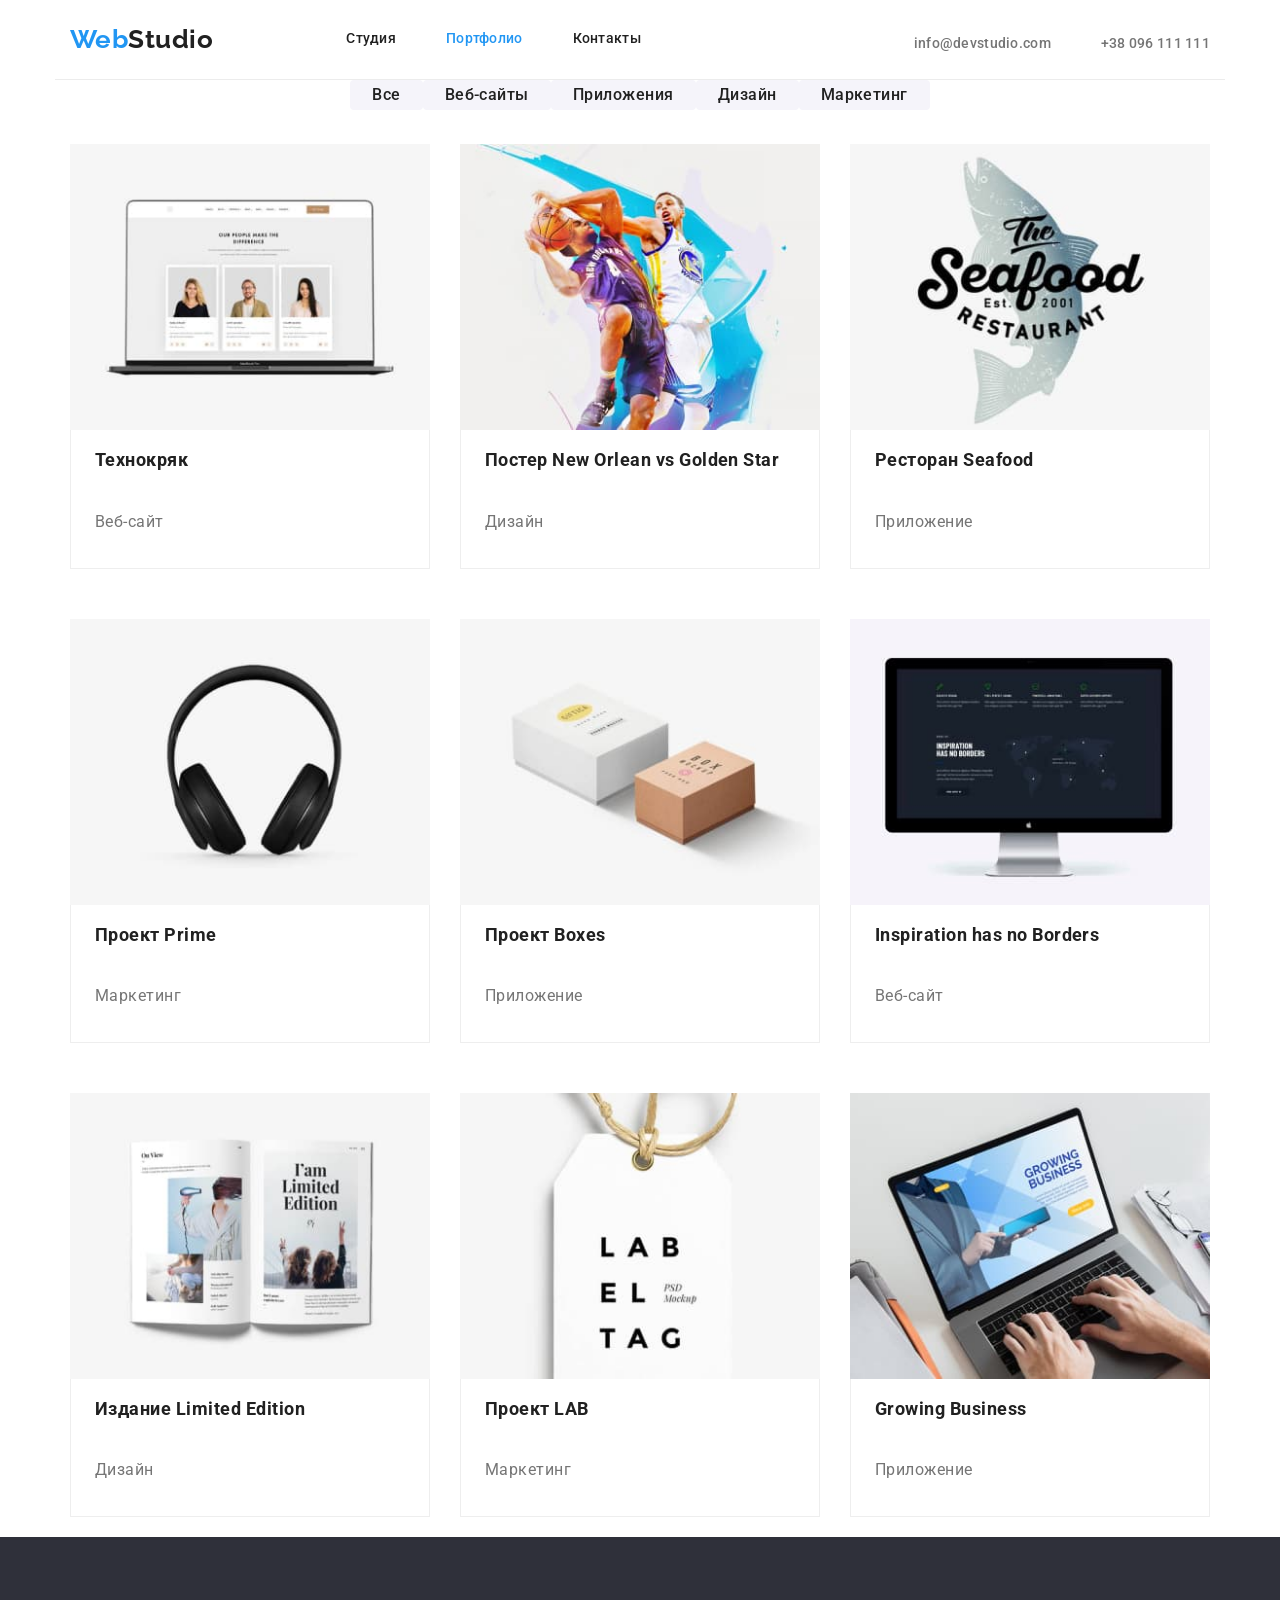
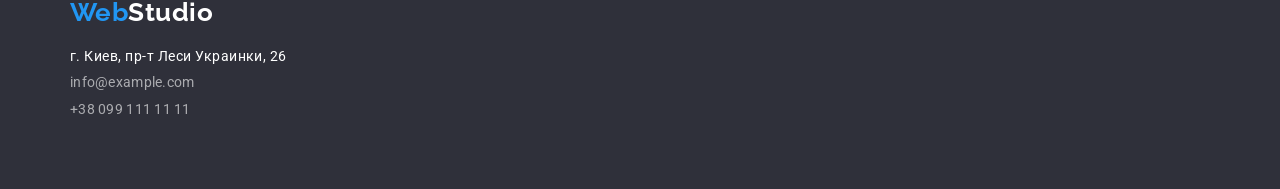
==== commit d12ce8cf: "footer corrected" ====
--- a/portfolio.html
+++ b/portfolio.html
@@ -155,14 +155,14 @@
     
     <footer class="page-footer">
         <div class="container">
-            <nav>
-                <a href="index.html" class="logo">Web<span class="footer-logo-part">Studio</span></a>
-                <ul class="footer-nav list">
-                    <li class="list"><p class="address">г. Киев, пр-т Леси Украинки, 26</p></li>
-                    <li class="contacts-nav list"><a href="mail:info@example.com">info@example.com</a></li>
-                    <li class="contacts-nav list"><a href="tel:+380991111111">+38 099 111 11 11</a></li>
-                </ul>
-            </nav>
+            <a href="index.html" class="logo">Web<span class="footer-logo-part">Studio</span></a>
+            <!-- <address >  -->
+            <p class="address">г. Киев, пр-т Леси Украинки, 26</p>
+            <ul class="footer-nav list">
+                <li class="item"><a href="mail:info@example.com">info@example.com</a></li>
+                <li class="item"><a href="tel:+380991111111">+38 099 111 11 11</a></li>
+            </ul>
+            <!-- </address> -->
         </div>
     </footer>
     
--- a/css/styles.css
+++ b/css/styles.css
@@ -69,6 +69,7 @@
   display: flex;
   align-items: center;
   justify-content: flex-start;
+  height: 80px;
   margin-right: auto;
   margin-left: auto;
   border-bottom: 1px solid var(--header-border-color);
@@ -144,8 +145,12 @@
 
 /* hero */
 .hero {
+  display: block;
   background-color: var(--footer-bg-color);
   text-align: center;
+  justify-content: center;
+  margin-bottom: 30px;
+  height: 600px;
 }
 .hero-title {
   display: flex;
@@ -158,7 +163,8 @@
   line-height: 1.36;
   letter-spacing: 0.06;
   text-transform: uppercase;
-  padding-top: 94px;
+  padding-top: 200px;
+  margin-bottom: 30px;
 }
 /* features */
 .features > .container {
@@ -216,16 +222,21 @@
   width: calc((100%-90px) / 4);
   padding: 0px;
   margin-right: 30px;
+  background-color: var(--primary-white-color);
 }
 .team > .container > .item:nth-child(4n) {
   margin-right: 0px;
 }
+/* .team > .container > .item > .card-content {
+  padding-top: 30px;
+  padding-bottom: 30px;
+} */
 .employee-name {
   color: var(--secondary-text-color);
   font-weight: 500;
   font-size: 16px;
   line-height: 1.19;
-  margin-top: 0px;
+  margin-top: 30px;
   margin-bottom: 10px;
   text-align: center;
 }
@@ -293,12 +304,12 @@
   font-family: inherit;
   color: var(--secondary-text-color);
   background-color: var(--secondary-bg-color);
+  border: 0px;
   cursor: pointer;
-  font-weight: 500;
+  font-weight: 700;
   font-size: 16px;
   line-height: 1.63;
   letter-spacing: 0.03;
-  margin-top: 30px;
   margin-bottom: 94px;
 }
 .button.primary {
@@ -308,6 +319,12 @@
   padding: 10px 32px;
   width: 200px;
   height: 50px;
+  margin-bottom: 200px;
+}
+.button.primary:hover,
+.button.primary:focus {
+  color: var(--secondary-text-color);
+  background-color: var(--secondary-bg-color);
 }
 .link {
   text-decoration: none;
@@ -336,20 +353,39 @@
 
 /* footer */
 .page-footer {
+  background-color: var(--footer-bg-color);
+  height: 252px;
+  padding: 60px 0px;
+  margin-left: 0px;
+}
+.address {
+  color: var(--primary-white-color);
+  font-size: 14px;
+  text-decoration: none;
+  font-style: normal;
+  margin-top: 20px;
+  margin-bottom: 9px;
+}
+.footer-nav {
   display: flex;
   flex-direction: column;
-  background-color: var(--footer-bg-color);
-  padding-top: 60px;
-  padding-bottom: 60px;
-}
-.address {
-  color: var(--primary-white-color);
-  text-decoration: none;
-  font-style: normal;
   padding-left: 0px;
-}
-.footer-nav .list .address {
-  display: flex;
-  flex-direction: column;
-  padding-top: 20px;
-}
+  margin-top: 0px;
+  margin-bottom: 0px;
+  padding-bottom: 0px;
+}
+.footer-nav .item + .item {
+  margin-top: 9px;
+}
+.footer-nav a {
+  color: var(--footer-contacts-color);
+  font-weight: 400;
+  font-size: 14px;
+  line-height: 1.14;
+  letter-spacing: 0.02em;
+  text-decoration: none;
+}
+.footer-nav a:hover,
+.footer-nav a:focus {
+  color: var(--accent-color);
+}
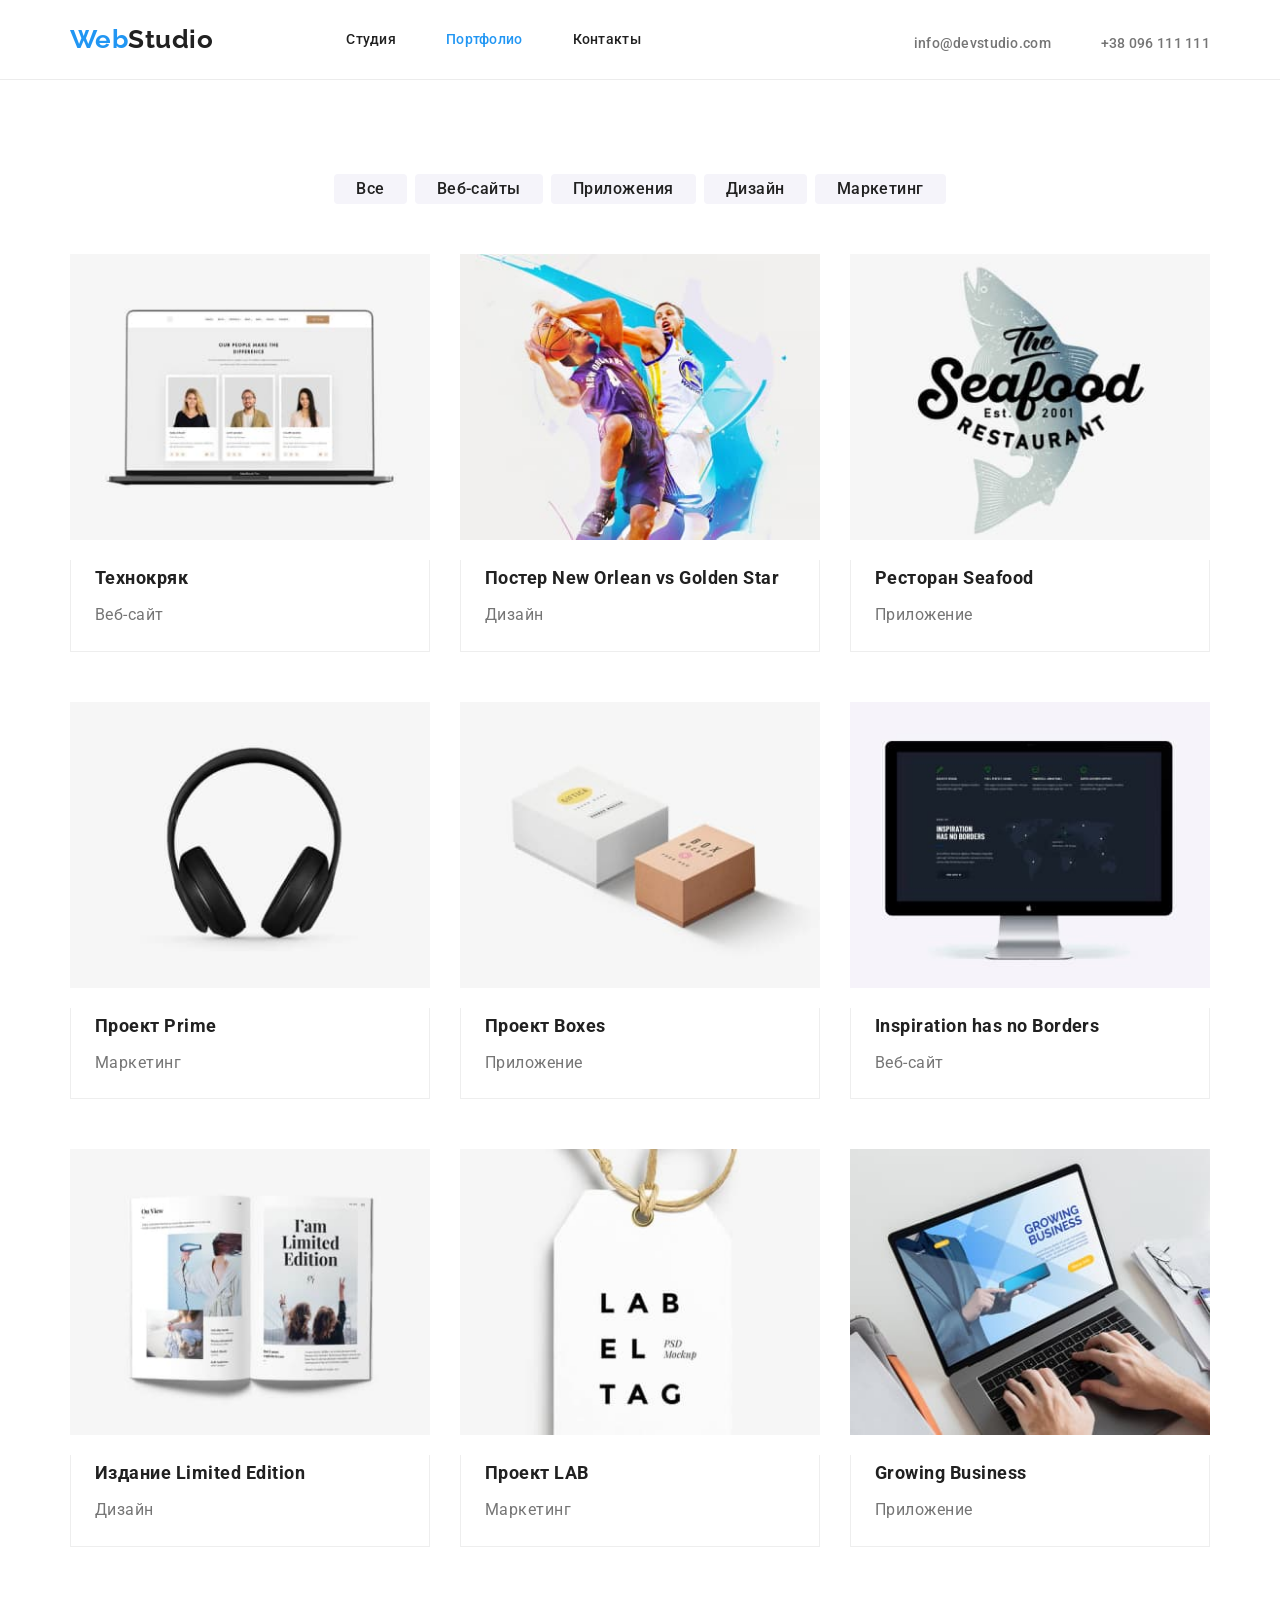
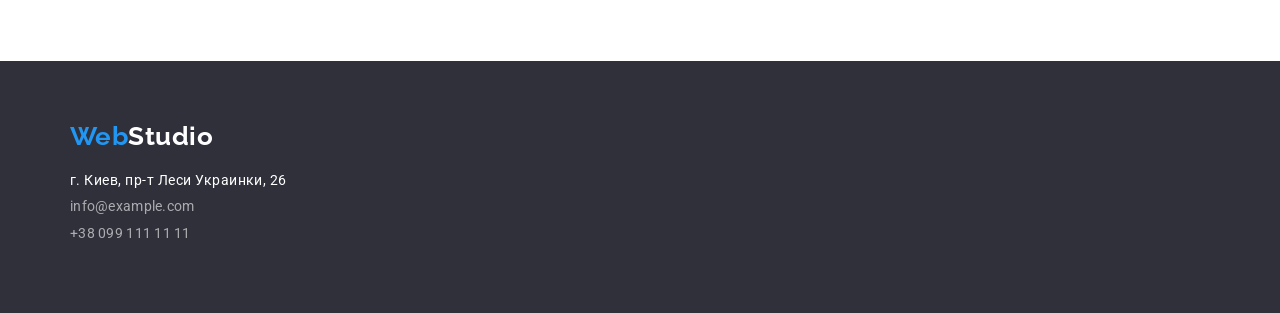
==== commit a147d0c3: "corrected for validation" ====
--- a/portfolio.html
+++ b/portfolio.html
@@ -27,9 +27,9 @@
                 <li class="item"><a href="tel:+38096111111">+38 096 111 111</a></li>
             </ul>
         </nav>
-    <header>
+    </header>
 
-    <section class="section">
+    <!-- <section class="section"> -->
         <div>
             <nav class="btn-nav">
                 <a href="" class="btn-link" >Все</a>
@@ -151,7 +151,7 @@
             </ul>
         </div>
         </div>
-    </section>
+    <!-- </section> -->
     
     <footer class="page-footer">
         <div class="container">
--- a/css/styles.css
+++ b/css/styles.css
@@ -65,6 +65,10 @@
 }
 
 /* page header */
+.page-header {
+  height: 80px;
+  border-bottom: 1px solid var(--header-border-color);
+}
 .main-nav {
   display: flex;
   align-items: center;
@@ -72,7 +76,7 @@
   height: 80px;
   margin-right: auto;
   margin-left: auto;
-  border-bottom: 1px solid var(--header-border-color);
+  /* border-bottom: 1px solid var(--header-border-color); */
   padding-top: 24px;
   padding-bottom: 25px;
 }
@@ -149,8 +153,8 @@
   background-color: var(--footer-bg-color);
   text-align: center;
   justify-content: center;
+  height: 600px;
   margin-bottom: 30px;
-  height: 600px;
 }
 .hero-title {
   display: flex;
@@ -254,7 +258,12 @@
 .btn-nav {
   display: flex;
   justify-content: center;
-  padding-bottom: 34px;
+  padding-top: 94px;
+  /* padding-bottom: 34px; */
+  margin-bottom: 50px;
+}
+.btn-nav .btn-link + .btn-link {
+  margin-left: 8px;
 }
 
 .card-set > .container {
@@ -262,6 +271,7 @@
   flex-wrap: wrap;
   margin-top: 0px;
   margin-bottom: 0px;
+  padding-bottom: 94px;
 }
 
 .card-set > .container > .item {
@@ -289,14 +299,16 @@
   color: var(--secondary-text-color);
   font-weight: 700;
   font-size: 18px;
-  margin-top: 0px;
-  padding: 20px 24px;
+  line-height: 2;
+  /* margin-top: 0px; */
+  margin: 20px 24px 4px 24px;
 }
 .item-type {
   color: var(--primary-text-color);
   font-weight: 400;
   font-size: 16px;
-  padding: 4px 24px 20px 24px;
+  line-height: 1.9;
+  margin: 0px 24px 20px 24px;
 }
 
 /* button */
